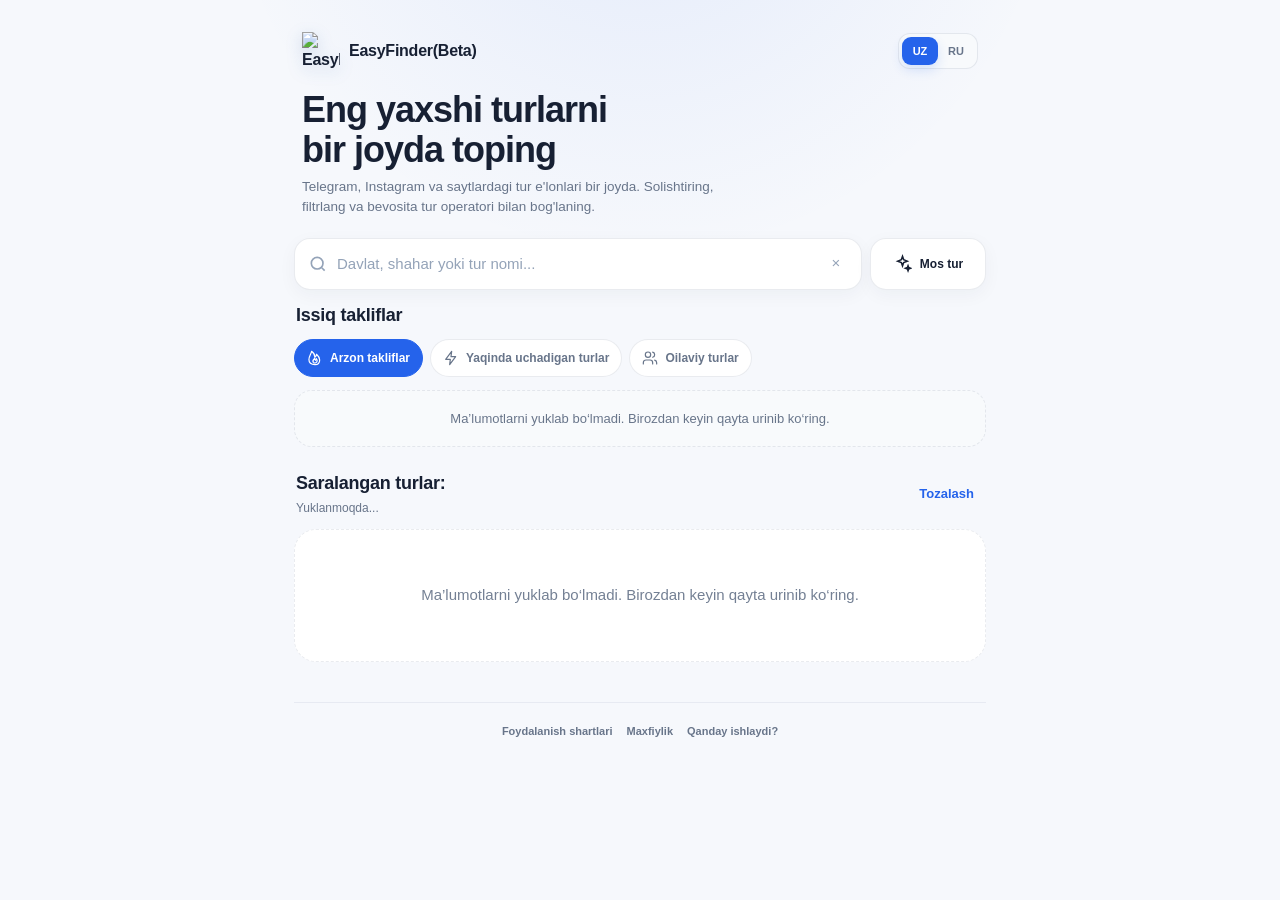
==== frontend/index.html @ 8ba04a5c "Bot username'ini tokendan olish — qotirib yozmaslik Bot almashtirilganda kodda sakkiz joyda @izyfind" ====
<!DOCTYPE html>
<html lang="uz">
<head>
<meta charset="utf-8">
<meta name="viewport" content="width=device-width, initial-scale=1, viewport-fit=cover">
<meta name="theme-color" content="#0b1324">
<title>EasyFinder(Beta) — eng yaxshi turlar</title>
<script src="https://telegram.org/js/telegram-web-app.js"></script>
<script>
(function () {
  const telegram = window.Telegram && window.Telegram.WebApp;
  const preview = new URLSearchParams(location.search).get("theme");
  const systemDark = window.matchMedia && window.matchMedia("(prefers-color-scheme: dark)").matches;
  document.documentElement.dataset.theme =
    preview === "light" || preview === "dark" ? preview :
    (telegram && telegram.colorScheme) || (systemDark ? "dark" : "light");
})();
</script>
<style>
  :root {
    --bg: var(--tg-theme-bg-color, #f4f7fb);
    --surface: var(--tg-theme-secondary-bg-color, #ffffff);
    --surface-strong: #ffffff;
    --text: var(--tg-theme-text-color, #101828);
    --muted: var(--tg-theme-hint-color, #667085);
    --primary: var(--tg-theme-button-color, #4f46e5);
    --primary-text: var(--tg-theme-button-text-color, #ffffff);
    --line: rgba(148, 163, 184, .22);
    --success: #12b76a;
    --warning: #f79009;
    --radius-sm: 12px;
    --radius-md: 18px;
    --radius-lg: 24px;
    --shadow: 0 12px 32px rgba(15, 23, 42, .08);
  }
  /* Inter o'zimizda joylashtirilgan — tashqi CDN'ga bog'liqlik yo'q.
     Subsetlar unicode-range bilan ajratilgan: kirill faqat rus tilida yuklanadi. */
  @font-face {
    font-family: Inter; font-style: normal; font-weight: 100 900; font-display: swap;
    src: url(/assets/fonts/inter-latin.woff2) format("woff2");
    unicode-range: U+0000-00FF, U+0131, U+0152-0153, U+02BB-02BC, U+02C6, U+02DA, U+02DC,
      U+0304, U+0308, U+0329, U+2000-206F, U+20AC, U+2122, U+2191, U+2193, U+2212, U+2215, U+FEFF, U+FFFD;
  }
  @font-face {
    font-family: Inter; font-style: normal; font-weight: 100 900; font-display: swap;
    src: url(/assets/fonts/inter-latin-ext.woff2) format("woff2");
    unicode-range: U+0100-02BA, U+02BD-02C5, U+02C7-02CC, U+02CE-02D7, U+02DD-02FF, U+0304,
      U+0308, U+0329, U+1D00-1DBF, U+1E00-1E9F, U+1EF2-1EFF, U+2020, U+20A0-20AB, U+20AD-20C0,
      U+2113, U+2C60-2C7F, U+A720-A7FF;
  }
  @font-face {
    font-family: Inter; font-style: normal; font-weight: 100 900; font-display: swap;
    src: url(/assets/fonts/inter-cyrillic.woff2) format("woff2");
    unicode-range: U+0301, U+0400-045F, U+0490-0491, U+04B0-04B1, U+2116;
  }
  * { box-sizing: border-box; }
  html { background: var(--bg); }
  body {
    margin: 0;
    min-height: 100vh;
    font: 15px/1.5 Inter, -apple-system, BlinkMacSystemFont, "Segoe UI", sans-serif;
    color: var(--text);
    background:
      radial-gradient(circle at 12% -8%, rgba(79, 70, 229, .16), transparent 34%),
      var(--bg);
  }
  button, input { font: inherit; }
  button { color: inherit; }
  .app { width: min(100%, 720px); margin: 0 auto; padding: 0 14px calc(34px + env(safe-area-inset-bottom)); }
  .hero {
    margin: 0 -14px 18px;
    padding: calc(18px + env(safe-area-inset-top)) 20px 28px;
    color: #fff;
    background: linear-gradient(135deg, #111c3c 0%, #312e81 58%, #4f46e5 100%);
    border-radius: 0 0 30px 30px;
    box-shadow: 0 16px 40px rgba(49, 46, 129, .24);
  }
  .eyebrow { display: flex; align-items: center; gap: 8px; font-size: 12px; opacity: .8; }
  .live-dot { width: 7px; height: 7px; border-radius: 50%; background: #5ee9a5; box-shadow: 0 0 0 5px rgba(94,233,165,.13); }
  h1 { margin: 10px 0 6px; font-size: clamp(25px, 7vw, 34px); line-height: 1.15; letter-spacing: -.7px; }
  .hero p { margin: 0; max-width: 440px; color: rgba(255,255,255,.72); font-size: 14px; }
  .discovery-row { height:52px; display:grid; grid-template-columns:minmax(0,1fr) 116px; align-items:stretch; gap:8px; margin-top:20px; }
  .search-wrap { position:relative; min-width:0; height:52px; }
  .match-tool { width:116px; min-width:0; height:52px; min-height:0; padding:0 10px; display:inline-flex; align-items:center; justify-content:center; gap:8px; border:1px solid rgba(255,255,255,.2); border-radius:16px; color:#fff; background:rgba(255,255,255,.13); box-shadow:0 8px 24px rgba(15,23,42,.13); backdrop-filter:blur(10px); font:inherit; font-size:12px; font-weight:850; white-space:nowrap; cursor:pointer; }
  .match-tool svg { width:19px; height:19px; flex:0 0 auto; }
  .match-tool { color:var(--ui-text); background:var(--ui-surface); border-color:var(--ui-border); box-shadow:0 5px 18px rgba(30,41,59,.045); }
  .match-tool.active { color:var(--ui-accent); background:var(--ui-surface); border-color:var(--ui-accent-border); box-shadow:0 0 0 3px color-mix(in srgb,var(--ui-accent) 8%,transparent); }
  .search-icon {
    position: absolute; left: 14px; top: 50%; width: 20px; height: 20px;
    transform: translateY(-50%); color: #64748b; pointer-events: none;
  }
  .search-input {
    width:100%; height:52px; min-height:0; padding:0 44px 0 42px;
    border: 1px solid rgba(255,255,255,.14); border-radius: 16px; outline: none;
    color: #101828; background: rgba(255,255,255,.96);
    box-shadow: 0 8px 24px rgba(15,23,42,.16); transition: box-shadow .2s, transform .2s;
  }
  .search-input:focus { box-shadow: 0 0 0 4px rgba(129,140,248,.3), 0 8px 24px rgba(15,23,42,.18); }
  .clear-search {
    position: absolute; right: 7px; top: 7px; width: 38px; height: 38px;
    border: 0; border-radius: 12px; background: transparent; color: #64748b; cursor: pointer;
  }
  .filter-row {
    display: flex; gap: 8px; overflow-x: auto; scrollbar-width: none;
    margin: 0 -14px 16px; padding: 0 14px 4px;
  }
  .filter-row::-webkit-scrollbar { display: none; }
  .filter-pill {
    flex: 0 0 auto; min-height: 44px; padding: 0 14px;
    display: inline-flex; align-items: center; gap: 7px;
    border: 1px solid var(--line); border-radius: 999px;
    background: var(--surface); box-shadow: 0 5px 16px rgba(15,23,42,.05); cursor: pointer;
  }
  .filter-pill.active { color: #fff; border-color: transparent; background: var(--primary); }
  .filter-pill svg { width: 15px; height: 15px; }
  .sticky-discovery { position:static; margin:0; padding:0; }
  .sticky-discovery .discovery-row { margin-top:0; margin-bottom:12px; }
  .sticky-discovery .filter-row { margin-bottom:16px; }
  .scroll-top { position:fixed; right:max(16px,calc((100vw - 720px)/2 + 16px)); bottom:calc(18px + env(safe-area-inset-bottom)); z-index:32; width:48px; height:48px; display:grid; place-items:center; border:1px solid var(--ui-accent-border); border-radius:16px; color:var(--ui-accent-text); background:var(--ui-accent); box-shadow:0 12px 30px rgba(15,23,42,.22); opacity:0; visibility:hidden; transform:translateY(12px); transition:opacity .2s,transform .2s,visibility .2s; cursor:pointer; }
  .scroll-top.show { opacity:1; visibility:visible; transform:translateY(0); }
  body:has(.sheet-backdrop.open) .scroll-top { opacity:0; visibility:hidden; pointer-events:none; transform:translateY(12px); }
  .scroll-top svg { width:22px; height:22px; fill:none; stroke:currentColor; stroke-width:2.3; }
  .legal-footer { display:flex; flex-wrap:wrap; justify-content:center; gap:7px 14px; margin:30px 0 10px; padding:20px 8px calc(8px + env(safe-area-inset-bottom)); border-top:1px solid var(--ui-divider); }
  .legal-footer a { color:var(--ui-text-soft); text-decoration:none; font-size:11px; font-weight:700; }
  .legal-footer a:hover { color:var(--ui-accent); }  .hot-section { margin:0 0 18px; }
  .hot-head { display:flex; align-items:center; justify-content:space-between; gap:12px; margin:0 2px 10px; }
  .hot-head h2 { margin:0; color:var(--ui-text); font-size:18px; letter-spacing:-.25px; }
  .hot-tabs { display:flex; gap:7px; margin:0 -14px 10px; padding:0 14px 3px; overflow-x:auto; scrollbar-width:none; }
  .hot-tabs::-webkit-scrollbar, .hot-track::-webkit-scrollbar { display:none; }
  .hot-tab { flex:0 0 auto; min-height:38px; display:inline-flex; align-items:center; gap:7px; padding:0 12px; border:1px solid var(--ui-border); border-radius:999px; color:var(--ui-text-soft); background:var(--ui-surface); font:inherit; font-size:12px; font-weight:800; cursor:pointer; }
  .hot-tab.active { color:var(--ui-accent-text); border-color:var(--ui-accent); background:var(--ui-accent); }
  .hot-tab-icon { width:16px; height:16px; flex:0 0 16px; }
  .hot-track { display:flex; gap:10px; margin:0 -14px; padding:0 14px 5px; overflow-x:auto; scroll-snap-type:x mandatory; scrollbar-width:none; }
  .hot-card { position:relative; flex:0 0 min(76vw,270px); height:128px; overflow:hidden; scroll-snap-align:start; border:1px solid var(--ui-border); border-radius:19px; color:#fff; background:linear-gradient(135deg,#1e3a5f,#2563eb); box-shadow:0 8px 22px rgba(15,23,42,.1); cursor:pointer; }
  .hot-card img { position:absolute; inset:0; width:100%; height:100%; object-fit:cover; }
  .hot-card-shade { position:absolute; inset:0; background:linear-gradient(90deg,rgba(2,6,23,.88),rgba(2,6,23,.36)); }
  .hot-card-body { position:relative; z-index:1; height:100%; padding:14px; display:flex; flex-direction:column; justify-content:flex-end; text-align:left; }
  .hot-card-route { overflow:hidden; font-size:16px; font-weight:900; text-overflow:ellipsis; white-space:nowrap; }
  .hot-card-meta { display:flex; align-items:center; justify-content:space-between; gap:8px; margin-top:5px; color:rgba(255,255,255,.8); font-size:11px; }
  .hot-card-price { color:#fff; font-size:15px; font-weight:900; }
  .hot-empty { padding:18px; width:100%; border:1px dashed var(--ui-border); border-radius:18px; color:var(--ui-text-soft); background:var(--ui-subtle); text-align:center; font-size:13px; }  .toolbar { display: flex; align-items: end; justify-content: space-between; gap: 14px; margin: 0 2px 12px; }
  .toolbar h2 { margin: 0; font-size: 18px; letter-spacing: -.25px; }
  .result-note { color: var(--muted); font-size: 12px; margin-top: 2px; }
  .reset {
    min-height: 40px; padding: 0 10px; border: 0; border-radius: 11px;
    color: var(--primary); background: transparent; font-weight: 650; cursor: pointer;
  }
  .tour-list { display: grid; gap: 14px; }
  .card {
    overflow: hidden; border: 1px solid var(--line); border-radius: var(--radius-lg);
    background: var(--surface); box-shadow: var(--shadow);
    animation: rise .35s ease both;
  }
  @keyframes rise { from { opacity: 0; transform: translateY(8px); } }
  .photo-wrap { position: relative; aspect-ratio: 16/9; background: linear-gradient(135deg,#dbeafe,#e0e7ff); }
  .tour-photo { width: 100%; height: 100%; display: block; object-fit: cover; }
  .photo-shade { position: absolute; inset: auto 0 0; height: 45%; background: linear-gradient(transparent,rgba(2,6,23,.48)); }
  .days-badge {
    position: absolute; top: 12px; left: 12px; padding: 7px 10px;
    color: #fff; background: rgba(15,23,42,.72); backdrop-filter: blur(8px);
    border: 1px solid rgba(255,255,255,.16); border-radius: 999px; font-size: 12px; font-weight: 700;
  }
  .source-badge {
    position: absolute; right: 12px; bottom: 12px; padding: 5px 9px 5px 5px;
    display: inline-flex; align-items: center; gap: 6px;
    color: #fff; background: rgba(15,23,42,.76); backdrop-filter: blur(8px);
    border: 1px solid rgba(255,255,255,.16); border-radius: 10px; font-size: 11px; font-weight: 700;
  }
  .card-body { padding: 17px; }
  .destination { min-width:0; }
  .destination-country { margin-bottom:2px; color:var(--ui-text-soft); font-size:11px; font-weight:650; }
  .destination-city { overflow:hidden; color:var(--ui-text); font-size:18px; font-weight:800; line-height:1.25; text-overflow:ellipsis; white-space:nowrap; }
  .more-content { padding:2px 0 14px; }
  .more-close-label { display:none; }
  details[open] .more-open-label { display:none; }
  details[open] .more-close-label { display:inline; }
  /* Postlarning yarmida rasm yo'q (manbada ham yo'q, yuklab bo'lmaydi).
     Bir xil logotipli 30 ta karta takrorlanib ko'rinardi, shuning uchun
     o'rin bosar davlat bo'yicha tuziladi: bayroq, nom va davlat nomidan
     hisoblangan rang. Shunda har karta o'ziga xos va ataylab shunday
     qilingandek ko'rinadi. Rasm yuklanmaydi — na trafik, na kutish. */
  .photo-placeholder { width:100%; height:100%; display:grid; place-items:center; gap:6px; align-content:center;
    background:linear-gradient(135deg, hsl(var(--ph-hue) 62% 62%), hsl(calc(var(--ph-hue) + 38) 58% 46%)); }
  .photo-placeholder .ph-flag { font-size:clamp(34px,11vw,54px); line-height:1; filter:drop-shadow(0 6px 14px rgba(0,0,0,.28)); }
  .photo-placeholder .ph-name { max-width:86%; overflow:hidden; text-overflow:ellipsis; white-space:nowrap;
    color:#fff; font-size:13px; font-weight:800; letter-spacing:.2px; text-shadow:0 2px 8px rgba(0,0,0,.35); }
  .photo-placeholder img { width:min(46%,150px); height:min(46%,150px); object-fit:contain; filter:drop-shadow(0 8px 16px rgba(15,76,153,.18)); }
  .more-content .tags { margin:2px 0 12px; }  .card-top { display: flex; align-items: flex-start; justify-content: space-between; gap: 12px; }
  .card h3 { margin: 0; font-size: 19px; line-height: 1.28; letter-spacing: -.3px; }
  .location { display: flex; align-items: center; gap: 5px; margin-top: 5px; color: var(--muted); font-size: 13px; }
  .price { flex: 0 0 auto; color: var(--primary); font-size: 19px; font-weight: 800; white-space: nowrap; }
  .facts {
    display: grid; grid-template-columns: repeat(3,1fr); gap: 8px;
    margin: 15px 0; padding: 12px; border-radius: 15px; background: rgba(148,163,184,.09);
  }
  .fact { min-width: 0; }
  .fact-label { color: var(--muted); font-size: 10px; text-transform: uppercase; letter-spacing: .5px; }
  .fact-value { margin-top: 2px; overflow: hidden; font-size: 13px; font-weight: 700; text-overflow: ellipsis; white-space: nowrap; }
  .summary { white-space: pre-line; margin: 0; color: var(--muted); font-size: 13.5px; line-height: 1.55; }
  .summary.is-collapsed { display: -webkit-box; overflow: hidden; -webkit-box-orient: vertical; -webkit-line-clamp: 2; line-clamp: 2; white-space: normal; }
  .summary-wrap { margin-bottom: 12px; }
  .summary-toggle { margin-top: 5px; padding: 0; border: 0; color: var(--primary); background: transparent; font: inherit; font-size: 12.5px; font-weight: 750; cursor: pointer; }
  .summary-toggle:focus-visible { outline: 2px solid var(--primary); outline-offset: 3px; border-radius: 4px; }
  .tags { display: flex; flex-wrap: wrap; gap: 6px; margin-bottom: 13px; }
  .tag { padding: 5px 8px; border-radius: 8px; color: #475467; background: #f2f4f7; font-size: 11px; }
  details { border-top: 1px solid var(--line); }
  summary {
    min-height: 46px; display: flex; align-items: center; justify-content: space-between;
    color: var(--text); font-size: 13px; font-weight: 700; cursor: pointer; list-style: none;
  }
  summary::-webkit-details-marker { display:none; }
  summary::after { content: "＋"; color: var(--primary); font-size: 18px; }
  details[open] summary::after { content: "−"; }
  .detail-grid { display: grid; grid-template-columns: 1fr 1fr; gap: 9px 14px; padding: 0 0 14px; }
  .detail-item span { display: block; color: var(--muted); font-size: 11px; }
  .detail-item strong { display: block; margin-top: 1px; font-size: 13px; }
  .original {
    max-height: 170px; overflow: auto; margin: 0 0 14px; padding: 11px;
    border-radius: 12px; color: var(--muted); background: rgba(148,163,184,.08);
    white-space: pre-wrap; font-size: 12px;
  }
  .card-footer { display: flex; align-items: center; justify-content: space-between; gap: 10px; margin-top: 12px; }
  .added { color: var(--muted); font-size: 11px; }
  .open {
    min-height: 44px; padding: 0 16px; display: inline-flex; align-items: center; justify-content: center;
    border-radius: 13px; color: var(--primary-text); background: var(--primary);
    text-decoration: none; font-size: 13px; font-weight: 750;
  }
  .empty, .error {
    padding: 54px 24px; text-align: center; color: var(--muted);
    border: 1px dashed var(--line); border-radius: var(--radius-lg); background: var(--surface);
  }
  .empty-icon { font-size: 34px; margin-bottom: 8px; }
  .skeleton { height: 380px; border-radius: var(--radius-lg); background: linear-gradient(90deg,#e9edf3 25%,#f7f8fa 37%,#e9edf3 63%); background-size: 400% 100%; animation: shimmer 1.4s infinite; }
  @keyframes shimmer { to { background-position: -100% 0; } }
  .sheet-backdrop {
    position: fixed; inset: 0; z-index: 20; display: none; align-items: flex-end;
    background: rgba(2,6,23,.48); backdrop-filter: blur(3px);
  }
  .sheet-backdrop.open { display: flex; }
  .sheet {
    width: min(100%,720px); max-height: 76vh; margin: 0 auto; padding: 10px 16px calc(22px + env(safe-area-inset-bottom));
    overflow: auto; border-radius: 26px 26px 0 0; color: var(--text); background: var(--surface-strong);
    animation: sheetUp .22s ease;
  }
  @keyframes sheetUp { from { transform: translateY(30px); opacity: .5; } }
  .handle { width: 42px; height: 4px; margin: 2px auto 17px; border-radius: 4px; background: #d0d5dd; }
  .sheet-head { display: flex; align-items: center; justify-content: space-between; }
  .sheet h3 { margin: 0; font-size: 20px; }
  .sheet-close { width: 44px; height: 44px; border: 0; border-radius: 50%; background: #f2f4f7; cursor: pointer; }
  .option-grid { display: flex; flex-wrap: wrap; gap: 9px; margin-top: 18px; }
  .option {
    min-height: 44px; padding: 0 14px; border: 1px solid var(--line); border-radius: 13px;
    background: var(--surface); cursor: pointer;
  }
  .option.selected { color: #fff; border-color: var(--primary); background: var(--primary); }
  @media (prefers-color-scheme: dark) {
    :root { --surface-strong: #172033; --line: rgba(148,163,184,.18); }
    .tag { color: #cbd5e1; background: rgba(148,163,184,.14); }
    .sheet-close { color: #e2e8f0; background: rgba(148,163,184,.15); }
    .skeleton { background: linear-gradient(90deg,#1e293b 25%,#334155 37%,#1e293b 63%); background-size:400% 100%; }
  }
  /* Light modern visual system */
  :root {
    --bg: var(--tg-theme-bg-color, #f6f8fc);
    --surface: var(--tg-theme-secondary-bg-color, #ffffff);
    --surface-strong: #ffffff;
    --text: var(--tg-theme-text-color, #172033);
    --muted: var(--tg-theme-hint-color, #748094);
    --primary: var(--tg-theme-button-color, #2563eb);
    --primary-text: var(--tg-theme-button-text-color, #ffffff);
    --line: rgba(100, 116, 139, .14);
    --soft-blue: #eff6ff;
    --radius-md: 16px;
    --radius-lg: 22px;
    --shadow: 0 7px 24px rgba(30, 64, 175, .055);
  }
  html, body { background-color: var(--bg); }
  body {
    background: radial-gradient(circle at 50% -18%, rgba(59,130,246,.09), transparent 34%), var(--bg);
  }
  .app { padding: 12px 14px calc(34px + env(safe-area-inset-bottom)); }
  .hero {
    margin: 0 0 16px; padding: calc(10px + env(safe-area-inset-top)) 4px 4px;
    color: var(--text); background: transparent; border-radius: 0; box-shadow: none;
  }
  .brand-row {
    min-height: 42px; display: flex; align-items: center; justify-content: space-between;
    gap: 12px; margin-bottom: 18px;
  }
  .brand { display: inline-flex; align-items: center; gap: 9px; font-size: 16px; font-weight: 800; letter-spacing: -.25px; }
  .brand-mark {
    width: 38px; height: 38px; display: block; object-fit: contain;
    filter: drop-shadow(0 5px 8px rgba(15, 76, 153, .18));
  }
  .fresh-badge {
    padding: 6px 9px; border: 1px solid #dbeafe; border-radius: 999px;
    color: #2563eb; background: #eff6ff; font-size: 11px; font-weight: 700;
  }
  h1 { max-width: 340px; margin: 0 0 8px; font-size: clamp(27px,7vw,36px); line-height: 1.1; color: var(--text); letter-spacing: -1px; }
  .hero p { max-width: 430px; color: var(--muted); font-size: 13.5px; }
  .search-wrap { margin-top:0; }
  .search-input {
    height:52px; min-height:52px; border:1px solid var(--line); border-radius:16px;
    color: var(--text); background: var(--surface); box-shadow: 0 5px 18px rgba(30,41,59,.045);
  }
  .search-input:focus { border-color: rgba(37,99,235,.42); box-shadow: 0 0 0 4px rgba(37,99,235,.09); }
  .filter-row { margin: 0 -14px 15px; padding: 2px 14px 5px; }
  .filter-pill {
    min-height: 42px; padding: 0 13px; border-color: var(--line);
    background: var(--surface); box-shadow: none; font-size: 13px; font-weight: 650;
  }
  .filter-pill.active { color: #1d4ed8; border-color: #bfdbfe; background: #eff6ff; }
  .toolbar { align-items: center; margin: 4px 2px 12px; }
  .toolbar h2 { font-size: 18px; }
  .reset { color: #2563eb; font-size: 13px; }
  .tour-list { gap: 12px; }
  .card { padding: 9px; border-color: var(--line); border-radius: var(--radius-lg); box-shadow: var(--shadow); }
  .photo-wrap { overflow: hidden; aspect-ratio: 16/9; border-radius: 17px; }
  .photo-shade { height: 32%; opacity: .65; }
  .days-badge {
    top: 10px; left: 10px; padding: 6px 9px;
    background: rgba(15,23,42,.62); border: 0; font-size: 11px;
  }
  .source-badge { right: 10px; bottom: 10px; padding: 5px 8px; background: rgba(37,99,235,.86); }
  .card-body { padding: 14px 7px 5px; }
  .card h3 { font-size: 18px; color: var(--text); }
  .location { margin-top: 4px; font-size: 12.5px; }
  .price { color: #1d4ed8; font-size: 18px; }
  .facts {
    gap: 5px; margin: 14px 0; padding: 11px;
    border: 1px solid rgba(148,163,184,.09); border-radius: 14px; background: #f8fafc;
  }
  .fact-label { font-size: 9px; color: #94a3b8; }
  .fact-value { font-size: 12.5px; }
  .summary { white-space: pre-line; color: #64748b; line-height: 1.55; }
  .tag { color: #526175; background: #f1f5f9; border-radius: 7px; }
  details { border-color: rgba(148,163,184,.16); }
  summary { color: #334155; }
  .original { background: #f8fafc; }
  .added { color: #94a3b8; }
  .open {
    min-height: 42px; border-radius: 12px; background: #2563eb;
    box-shadow: 0 5px 12px rgba(37,99,235,.16);
  }
  .sheet { border: 1px solid var(--line); box-shadow: 0 -18px 50px rgba(15,23,42,.12); }
  .option.selected { color: #1d4ed8; border-color: #bfdbfe; background: #eff6ff; }
  @media (min-width: 600px) {
    .app { padding-top: 20px; }
    .hero { padding-left: 8px; padding-right: 8px; }
  }
  @media (prefers-color-scheme: dark) {
    :root {
      --bg: var(--tg-theme-bg-color, #0b1120);
      --surface: var(--tg-theme-secondary-bg-color, #111827);
      --surface-strong: #111827;
      --text: var(--tg-theme-text-color, #f1f5f9);
      --muted: var(--tg-theme-hint-color, #94a3b8);
      --line: rgba(148,163,184,.16);
    }
    body { background: #0b1120; }
    .fresh-badge, .filter-pill.active, .option.selected {
      color: #93c5fd; border-color: rgba(96,165,250,.24); background: rgba(37,99,235,.14);
    }
    .facts, .original { background: rgba(148,163,184,.07); }
    .tag { color: #cbd5e1; background: rgba(148,163,184,.1); }
  }
  /* Adaptive Telegram theme layer */
  :root,
  :root[data-theme="light"] {
    color-scheme: light;
    --ui-page: var(--tg-theme-bg-color, #f6f8fc);
    --ui-surface: var(--tg-theme-secondary-bg-color, #ffffff);
    --ui-surface-raised: #ffffff;
    --ui-subtle: #f8fafc;
    --ui-subtle-strong: #f1f5f9;
    --ui-text: var(--tg-theme-text-color, #172033);
    --ui-text-soft: var(--tg-theme-hint-color, #68758a);
    --ui-text-faint: #94a3b8;
    --ui-accent: var(--tg-theme-button-color, #2563eb);
    --ui-accent-text: var(--tg-theme-button-text-color, #ffffff);
    --ui-accent-soft: #eff6ff;
    --ui-accent-border: #bfdbfe;
    --ui-border: rgba(100,116,139,.14);
    --ui-divider: rgba(148,163,184,.16);
    --ui-overlay: rgba(15,23,42,.38);
    --ui-photo-badge: rgba(15,23,42,.64);
    --ui-shadow: 0 7px 24px rgba(30,64,175,.055);
    --ui-shadow-button: 0 5px 12px rgba(37,99,235,.16);
    --ui-skeleton-a: #e8edf4;
    --ui-skeleton-b: #f8fafc;
  }
  :root[data-theme="dark"] {
    color-scheme: dark;
    --ui-page: var(--tg-theme-bg-color, #0b1120);
    --ui-surface: var(--tg-theme-secondary-bg-color, #111827);
    --ui-surface-raised: #151e2e;
    --ui-subtle: #182235;
    --ui-subtle-strong: #202c40;
    --ui-text: var(--tg-theme-text-color, #f1f5f9);
    --ui-text-soft: var(--tg-theme-hint-color, #a3aec0);
    --ui-text-faint: #7f8ca1;
    --ui-accent: var(--tg-theme-button-color, #3b82f6);
    --ui-accent-text: var(--tg-theme-button-text-color, #ffffff);
    --ui-accent-soft: rgba(59,130,246,.14);
    --ui-accent-border: rgba(96,165,250,.26);
    --ui-border: rgba(148,163,184,.16);
    --ui-divider: rgba(148,163,184,.15);
    --ui-overlay: rgba(2,6,23,.68);
    --ui-photo-badge: rgba(2,6,23,.72);
    --ui-shadow: 0 9px 28px rgba(0,0,0,.18);
    --ui-shadow-button: 0 5px 14px rgba(0,0,0,.18);
    --ui-skeleton-a: #172033;
    --ui-skeleton-b: #233047;
  }
  html, body { background: var(--ui-page); color: var(--ui-text); }
  body {
    background:
      radial-gradient(circle at 50% -18%, color-mix(in srgb, var(--ui-accent) 9%, transparent), transparent 34%),
      var(--ui-page);
  }
  .hero, h1, .brand, .toolbar h2, .card h3, summary { color: var(--ui-text); }
  .hero p, .location, .summary, .result-note, .added, .detail-item span, .original { color: var(--ui-text-soft); }
  .search-input, .filter-pill, .card, .option { color: var(--ui-text); background: var(--ui-surface); border-color: var(--ui-border); }
  .search-input::placeholder { color: var(--ui-text-faint); }
  .search-icon, .clear-search { color: var(--ui-text-faint); }
  .search-input:focus {
    border-color: var(--ui-accent-border);
    box-shadow: 0 0 0 4px color-mix(in srgb, var(--ui-accent) 10%, transparent);
  }
  .fresh-badge, .filter-pill.active, .option.selected {
    color: var(--ui-accent); background: var(--ui-accent-soft); border-color: var(--ui-accent-border);
  }
  .open { color: var(--ui-accent-text); background: var(--ui-accent); }
  .reset, .price, summary::after { color: var(--ui-accent); }
  .card { box-shadow: var(--ui-shadow); }
  .facts, .original, .sheet-close { background: var(--ui-subtle); }
  .facts { border-color: var(--ui-divider); }
  .fact-label { color: var(--ui-text-faint); }
  .tag { color: var(--ui-text-soft); background: var(--ui-subtle-strong); }
  details { border-color: var(--ui-divider); }
  .open { box-shadow: var(--ui-shadow-button); }
  .sheet { color: var(--ui-text); background: var(--ui-surface-raised); border-color: var(--ui-border); }
  .sheet-backdrop { background: var(--ui-overlay); }
  .sheet-close { color: var(--ui-text); }
  .handle { background: var(--ui-divider); }
  .days-badge { background: var(--ui-photo-badge); }
  .skeleton {
    background: linear-gradient(90deg,var(--ui-skeleton-a) 25%,var(--ui-skeleton-b) 37%,var(--ui-skeleton-a) 63%);
    background-size: 400% 100%;
  }

  .engagement { display:flex; align-items:center; gap:6px; margin-top:12px; padding-top:11px; border-top:1px solid var(--ui-divider); }
  .engage-btn { min-width:44px; height:38px; display:inline-flex; align-items:center; justify-content:center; gap:6px; padding:0 10px; border:0; border-radius:12px; color:var(--ui-text-soft); background:transparent; font:inherit; font-size:13px; font-weight:700; cursor:pointer; transition:background .18s ease,color .18s ease,transform .18s ease; }
  .engage-btn:hover { background:var(--ui-subtle); color:var(--ui-text); }
  .engage-btn:active { transform:scale(.95); }
  .engage-btn.liked { color:#ef476f; background:rgba(239,71,111,.10); }
  .engage-btn svg { width:19px; height:19px; fill:none; stroke:currentColor; stroke-width:1.9; stroke-linecap:round; stroke-linejoin:round; }
  .engage-btn.liked .heart { fill:currentColor; }
  .engage-spacer { flex:1; }
  .comment-sheet { max-height:min(78vh,680px); display:flex; flex-direction:column; }
  .comment-tabs { display:grid; grid-template-columns:1fr 1fr; gap:6px; margin-top:12px; padding:4px; border-radius:14px; background:var(--ui-subtle); }
  .comment-tab { height:38px; border:0; border-radius:11px; color:var(--ui-text-soft); background:transparent; font:inherit; font-size:13px; font-weight:800; cursor:pointer; }
  .comment-tab.active { color:var(--ui-accent-text); background:var(--ui-accent); box-shadow:var(--ui-shadow-button); }
  .comment-list { min-height:120px; max-height:45vh; overflow:auto; display:flex; flex-direction:column; gap:10px; padding:12px 2px; }
  .comment-item { display:grid; grid-template-columns:38px minmax(0,1fr); gap:10px; padding:11px 13px; border-radius:14px; background:var(--ui-subtle); }
  .comment-avatar { width:38px; height:38px; display:grid; place-items:center; overflow:hidden; border-radius:50%; color:var(--ui-accent-text); background:var(--ui-accent); font-size:14px; font-weight:800; text-decoration:none; }
  .comment-avatar img { width:100%; height:100%; object-fit:cover; }
  .comment-body { min-width:0; }
  .comment-author { min-width:0; color:var(--ui-text); text-decoration:none; }
  .comment-author:hover { color:var(--ui-accent); }
  .comment-username { display:block; overflow:hidden; color:var(--ui-text-soft); font-size:11px; font-weight:500; text-overflow:ellipsis; white-space:nowrap; }
  .comment-meta { display:flex; justify-content:space-between; gap:10px; margin-bottom:4px; color:var(--ui-text-soft); font-size:11px; }
  .comment-meta strong { color:var(--ui-text); font-size:12px; }
  .comment-text { margin:0; color:var(--ui-text); font-size:14px; line-height:1.45; white-space:pre-wrap; overflow-wrap:anywhere; }
  .feedback-quote { width:100%; display:block; margin:0 0 7px; padding:7px 9px; overflow:hidden; border-top:0; border-right:0; border-bottom:0; text-align:left; cursor:pointer; border-left:3px solid var(--ui-accent); border-radius:0 9px 9px 0; color:var(--ui-text-soft); background:var(--ui-page); font-size:11px; line-height:1.35; }
  .feedback-quote strong { display:block; margin-bottom:2px; color:var(--ui-accent); }
  .feedback-quote span { display:block; overflow:hidden; text-overflow:ellipsis; white-space:nowrap; }
  .feedback-reply { min-height:30px; margin-top:7px; padding:0 9px; border:0; border-radius:9px; color:var(--ui-accent); background:transparent; font:inherit; font-size:11px; font-weight:800; cursor:pointer; }
  .feedback-reply:active { background:var(--ui-accent-soft); }
  .comment-item.feedback-target { animation:feedbackTarget 1.35s ease; }
  @keyframes feedbackTarget { 0%,100% { box-shadow:none; } 20%,65% { box-shadow:0 0 0 3px color-mix(in srgb,var(--ui-accent) 28%,transparent); } }
  .reply-composer { display:flex; align-items:center; gap:10px; margin-top:8px; padding:9px 11px; border-left:3px solid var(--ui-accent); border-radius:10px; color:var(--ui-text-soft); background:var(--ui-subtle); font-size:11px; }
  .reply-composer[hidden] { display:none; }
  .reply-composer-copy { min-width:0; flex:1; }
  .reply-composer-copy strong, .reply-composer-copy span { display:block; overflow:hidden; text-overflow:ellipsis; white-space:nowrap; }
  .reply-composer-copy strong { margin-bottom:2px; color:var(--ui-accent); }
  .reply-cancel { width:30px; height:30px; flex:0 0 auto; border:0; border-radius:9px; color:var(--ui-text-soft); background:var(--ui-page); font:inherit; cursor:pointer; }
  .comment-empty { padding:28px 12px; text-align:center; color:var(--ui-text-soft); }
  .comment-form { display:flex; gap:8px; padding-top:12px; border-top:1px solid var(--ui-divider); }
  .comment-input { flex:1; min-width:0; height:46px; padding:0 14px; border:1px solid var(--ui-border); border-radius:14px; color:var(--ui-text); background:var(--ui-page); font:inherit; outline:none; }
  .comment-input:focus { border-color:var(--ui-accent); box-shadow:0 0 0 3px rgba(39,174,96,.12); }
  .comment-send { min-width:46px; height:46px; padding:0 14px; border:0; border-radius:14px; color:white; background:var(--ui-accent); font:inherit; font-weight:800; cursor:pointer; }
  .comment-send:disabled { opacity:.55; cursor:wait; }
  .brand-actions { display:flex; align-items:center; gap:8px; }
  .lang-switch { display:flex; padding:3px; border:1px solid var(--ui-border); border-radius:12px; background:var(--ui-subtle); }
  /* Til tugmasi bilan bir xil balandlik va shakl — bitta guruh bo'lib ko'rinsin. */
  .user-count { display:inline-flex; align-items:center; gap:4px; height:34px; padding:0 10px; border:1px solid var(--ui-border); border-radius:12px; background:var(--ui-subtle); color:var(--ui-text-soft); font-size:11px; font-weight:800; white-space:nowrap; }
  /* display:inline-flex brauzerning [hidden] qoidasini bosib ketadi — usiz
     belgi admin bo'lmaganlarga ham "0" bo'lib ko'rinib qoladi. */
  .user-count[hidden] { display:none; }
  .user-count b { color:var(--ui-text); font-weight:800; }
  .lang-btn { min-width:36px; height:28px; padding:0 8px; border:0; border-radius:9px; color:var(--ui-text-soft); background:transparent; font:inherit; font-size:11px; font-weight:800; cursor:pointer; }
  .lang-btn.active { color:var(--ui-accent-text); background:var(--ui-accent); box-shadow:var(--ui-shadow-button); }
  .range-form { display:grid; gap:14px; padding:10px 0 4px; }
  .range-grid { display:grid; grid-template-columns:1fr 1fr; column-gap:18px; row-gap:14px; }
  .range-field { display:grid; gap:6px; }
  .range-field label { color:var(--ui-text-soft); font-size:12px; font-weight:700; }
  .range-input { width:100%; height:48px; padding:0 12px; border:1px solid var(--ui-border); border-radius:14px; color:var(--ui-text); background:var(--ui-page); font:inherit; outline:none; color-scheme:light dark; }
  .range-input:focus { border-color:var(--ui-accent); box-shadow:0 0 0 3px color-mix(in srgb,var(--ui-accent) 12%,transparent); }
  .range-actions { display:grid; grid-template-columns:1fr 1.4fr; gap:9px; margin-top:4px; }
  .range-action { height:46px; border:1px solid var(--ui-border); border-radius:14px; color:var(--ui-text); background:var(--ui-subtle); font:inherit; font-weight:800; cursor:pointer; }
  .range-action.primary { color:var(--ui-accent-text); border-color:transparent; background:var(--ui-accent); }
  .load-more-sentinel { height:2px; margin:8px 0 24px; }
  .page-loader { padding:18px; text-align:center; color:var(--ui-text-soft); }  @media (max-width: 420px) {
    .range-grid { grid-template-columns:1fr; gap:14px; }
    .range-field, .range-input { min-width:0; width:100%; }
    .range-form > strong { margin-top:4px; }
  }  .onboarding-backdrop { position:fixed; inset:0; z-index:100; display:none; place-items:center; padding:20px; background:color-mix(in srgb,var(--ui-page) 72%,transparent); backdrop-filter:blur(16px); }
  .onboarding-backdrop.open { display:grid; }
  .onboarding-card { position:relative; width:min(100%,430px); padding:24px; overflow:hidden; border:1px solid var(--ui-border); border-radius:26px; background:var(--ui-card); box-shadow:0 24px 80px rgba(12,29,50,.2); }
  .onboarding-close { position:absolute; top:14px; right:14px; width:36px; height:36px; display:grid; place-items:center; border:1px solid var(--ui-border); border-radius:12px; color:var(--ui-text-soft); background:var(--ui-subtle); font-size:19px; cursor:pointer; }
  .onboarding-kicker { color:var(--ui-accent); font-size:12px; font-weight:900; letter-spacing:.08em; text-transform:uppercase; }
  .onboarding-card h2 { margin:8px 0 6px; color:var(--ui-text); font-size:25px; line-height:1.15; }
  .onboarding-card p { margin:0; color:var(--ui-text-soft); line-height:1.5; }
  .onboarding-progress { height:6px; margin:20px 0 24px; overflow:hidden; border-radius:99px; background:var(--ui-subtle); }
  .onboarding-progress span { display:block; width:33.333%; height:100%; border-radius:inherit; background:linear-gradient(90deg,var(--ui-accent),#38bdf8); transition:width .28s ease; }
  .onboarding-step { display:none; min-height:176px; overflow:hidden; }
  .onboarding-step.active { display:block; animation:onboardingIn .25s ease; }
  @keyframes onboardingIn { from { opacity:0; transform:translateX(8px); } }
  .onboarding-label { display:block; margin-bottom:10px; color:var(--ui-text); font-size:17px; font-weight:850; }
  .onboarding-input-wrap { display:flex; align-items:center; gap:10px; height:56px; padding:0 16px; border:1px solid var(--ui-border); border-radius:17px; background:var(--ui-page); }
  .onboarding-input-wrap:focus-within { border-color:var(--ui-accent); box-shadow:0 0 0 4px color-mix(in srgb,var(--ui-accent) 12%,transparent); }
  .onboarding-input-wrap span { color:var(--ui-text-soft); font-weight:800; }
  .onboarding-input { min-width:0; width:100%; border:0; outline:0; color:var(--ui-text); background:transparent; font:inherit; font-size:16px; color-scheme:light dark; }
  .destination-chips { display:flex; gap:8px; margin-top:12px; padding-bottom:3px; overflow:auto; scrollbar-width:none; }
  .destination-chip { flex:0 0 auto; padding:9px 12px; border:1px solid var(--ui-border); border-radius:999px; color:var(--ui-text); background:var(--ui-subtle); font:inherit; font-size:13px; font-weight:750; cursor:pointer; }
  .destination-chip.active { color:var(--ui-accent-text); border-color:var(--ui-accent); background:var(--ui-accent); }
  .onboarding-hint { margin-top:10px !important; font-size:13px; }
  .onboarding-actions { display:flex; gap:10px; margin-top:18px; }
  .onboarding-btn { min-width:0; height:50px; padding:0 18px; flex:1 1 0; border:0; border-radius:15px; font:inherit; font-weight:850; cursor:pointer; }
  .onboarding-btn.back { color:var(--ui-text); background:var(--ui-subtle); }
  .onboarding-btn.next { color:var(--ui-accent-text); background:var(--ui-accent); }
  .onboarding-btn:disabled { opacity:.45; cursor:not-allowed; }
  .preference-clear { width:100%; min-height:44px; margin-top:12px; border:1px solid color-mix(in srgb,#ef4444 28%,var(--ui-border)); border-radius:14px; color:#dc2626; background:color-mix(in srgb,#ef4444 7%,var(--ui-card)); font:inherit; font-size:13px; font-weight:800; cursor:pointer; }
  .preference-clear[hidden] { display:none; }  @media (max-width:420px) {


    .discovery-row { height:50px; grid-template-columns:minmax(0,1fr) 104px; gap:7px; }
    .match-tool { width:104px; min-width:0; height:50px; padding:0 8px; font-size:11px; }
    .search-input { height:50px; min-height:50px; padding-left:40px; font-size:13px; }
    .onboarding-backdrop { align-items:end; padding:10px; }
    .onboarding-card { width:100%; padding:22px 18px calc(18px + env(safe-area-inset-bottom)); border-radius:24px; }
    .onboarding-card h2 { padding-right:38px; font-size:22px; }
    .destination-chip { padding:9px 11px; }
  }
  .filter-builder-card { max-height:min(88vh,760px); overflow-y:auto; overscroll-behavior:contain; }
  .filter-builder-form { display:grid; gap:18px; margin-top:18px; }
  .builder-section { display:grid; gap:10px; }
  .builder-label { color:var(--ui-text); font-size:14px; font-weight:850; }
  .builder-options { display:flex; flex-wrap:wrap; gap:8px; }
  .builder-option { position:relative; cursor:pointer; }
  .builder-option input { position:absolute; opacity:0; pointer-events:none; }
  .builder-option span { display:inline-flex; min-height:38px; align-items:center; padding:8px 12px; border:1px solid var(--ui-border); border-radius:13px; color:var(--ui-text); background:var(--ui-surface); font-size:13px; font-weight:750; transition:.16s ease; }
  .builder-option input:checked + span { color:#fff; border-color:var(--ui-accent); background:var(--ui-accent); box-shadow:0 6px 16px color-mix(in srgb,var(--ui-accent) 28%,transparent); }
  .builder-actions { position:sticky; bottom:-1px; display:grid; grid-template-columns:1fr 1.35fr; gap:10px; padding-top:12px; padding-bottom:2px; background:linear-gradient(180deg,transparent,var(--ui-surface-raised) 24%); }
  @media(max-width:420px){ .filter-builder-card{padding:20px 16px calc(16px + env(safe-area-inset-bottom));}.builder-options{gap:7px}.builder-option span{min-height:36px;padding:7px 10px;font-size:12px} }


  /* Polished all-filters panel */
  .filter-builder-card { width:min(100%,560px); max-height:min(92dvh,780px); padding:24px 20px calc(18px + env(safe-area-inset-bottom)); border:1px solid color-mix(in srgb,var(--ui-border) 82%,transparent); border-radius:30px; scrollbar-width:none; box-shadow:0 26px 80px rgba(2,6,23,.28); }
  .filter-builder-card::-webkit-scrollbar { display:none; }
  .filter-builder-card .onboarding-kicker { display:inline-flex; width:max-content; align-items:center; gap:7px; padding:7px 10px; border-radius:999px; color:var(--ui-accent); background:color-mix(in srgb,var(--ui-accent) 11%,transparent); font-size:11px; letter-spacing:.04em; }
  .filter-builder-card h2 { margin-top:10px; margin-bottom:5px; font-size:24px; line-height:1.1; }
  .filter-builder-card #onboardingIntro { margin:0; color:var(--ui-text-soft); font-size:13px; line-height:1.45; }
  .filter-builder-form { gap:12px; margin-top:18px; }
  .builder-section { gap:11px; padding:14px; border:1px solid color-mix(in srgb,var(--ui-border) 78%,transparent); border-radius:19px; background:color-mix(in srgb,var(--ui-subtle) 64%,transparent); }
  .builder-label { display:flex; align-items:center; gap:7px; font-size:13px; letter-spacing:.01em; }
  .builder-options { gap:7px; }
  .builder-option span { min-height:36px; padding:7px 11px; border-radius:12px; background:var(--ui-surface-raised); font-size:12px; box-shadow:0 1px 0 rgba(15,23,42,.03); }
  .builder-option input:focus-visible + span { outline:3px solid color-mix(in srgb,var(--ui-accent) 28%,transparent); outline-offset:2px; }
  .filter-builder-card .range-grid { gap:10px; }
  .filter-builder-card .range-field { min-width:0; }
  .filter-builder-card .range-field label { margin-bottom:6px; color:var(--ui-text-soft); font-size:11px; font-weight:750; }
  .filter-builder-card .range-input { width:100%; min-width:0; height:44px; border-radius:13px; background:var(--ui-surface-raised); }
  .builder-actions { z-index:2; margin:0 -4px -2px; padding:16px 4px 2px; background:linear-gradient(180deg,transparent 0%,var(--ui-surface-raised) 24%,var(--ui-surface-raised) 100%); }
  .builder-actions .onboarding-btn { min-height:48px; border-radius:15px; font-weight:850; }
  @media(max-width:420px){
    .onboarding-backdrop { align-items:flex-end; padding:10px 10px 0; }
    .filter-builder-card { max-height:94dvh; padding:21px 15px calc(14px + env(safe-area-inset-bottom)); border-radius:26px 26px 0 0; }
    .filter-builder-card h2 { font-size:22px; }
    .builder-section { padding:12px; border-radius:17px; }
    .builder-option span { min-height:35px; padding:7px 10px; }
  }


  /* iOS Telegram WebView: keep native date controls inside their grid cells. */
  .filter-builder-card, .filter-builder-form, .builder-section, .filter-builder-card .range-grid, .filter-builder-card .range-field { min-width:0; max-width:100%; box-sizing:border-box; }
  .filter-builder-card .range-grid { width:100%; grid-template-columns:repeat(2,minmax(0,1fr)); overflow:hidden; }
  .filter-builder-card .range-field { width:100%; overflow:hidden; }
  .filter-builder-card .range-input,
  .filter-builder-card input[type="date"],
  .filter-builder-card input[type="number"] { display:block; inline-size:100%; width:100%; min-inline-size:0; min-width:0; max-inline-size:100%; max-width:100%; box-sizing:border-box; overflow:hidden; -webkit-appearance:none; appearance:none; }
  .filter-builder-card input[type="date"]::-webkit-date-and-time-value { min-width:0; width:100%; margin:0; text-align:left; }
  .filter-builder-card input[type="date"]::-webkit-datetime-edit { min-width:0; max-width:100%; overflow:hidden; }
  .filter-builder-card input[type="date"]::-webkit-calendar-picker-indicator { flex:0 0 auto; margin-left:2px; }
  /* Remove the temporary rectangular iOS tap flash and preserve rounded shapes. */
  button, .builder-option, .builder-option span { -webkit-tap-highlight-color:transparent; touch-action:manipulation; }
  button { -webkit-appearance:none; appearance:none; background-clip:padding-box; }
  .onboarding-btn, .match-tool, .hot-tab, .lang-btn, .builder-option span, .onboarding-close, .clear-search, .reset { overflow:hidden; transform:translateZ(0); backface-visibility:hidden; }
  .onboarding-btn:active, .onboarding-btn:focus { border-radius:15px; }
  .builder-option:active span, .builder-option input:active + span { border-radius:12px; }
  @media(max-width:360px){ .filter-builder-card .range-grid { grid-template-columns:1fr; } }


  /* Actions are standalone buttons; no rectangular sticky wrapper. */
  .filter-builder-card .builder-actions { position:static; inset:auto; z-index:auto; margin:2px 0 0; padding:4px 0 0; border:0; border-radius:0; background:transparent; box-shadow:none; backdrop-filter:none; -webkit-backdrop-filter:none; }

  /* Tour card professional v3 */
  .tour-list { gap:18px; }
  .card {
    padding:0; overflow:hidden; isolation:isolate;
    border:1px solid color-mix(in srgb,var(--ui-border) 86%,transparent);
    border-radius:22px; background:var(--ui-surface);
    box-shadow:0 12px 34px rgba(15,23,42,.075);
    transition:border-color .22s ease,box-shadow .22s ease,transform .22s ease;
  }
  .card .photo-wrap {
    aspect-ratio:16/8.7; overflow:hidden; border-radius:0;
    background:linear-gradient(135deg,var(--ui-accent-soft),var(--ui-subtle-strong));
  }
  .card .tour-photo { transition:transform .45s cubic-bezier(.2,.7,.2,1); }
  .card .photo-shade { height:55%; opacity:1; background:linear-gradient(transparent,rgba(3,10,24,.58)); }
  .card .days-badge {
    top:12px; left:12px; min-height:29px; padding:0 10px; display:inline-flex; align-items:center;
    border:1px solid rgba(255,255,255,.18); border-radius:999px; color:#fff;
    background:rgba(7,15,29,.68); box-shadow:0 5px 18px rgba(2,6,23,.18);
    backdrop-filter:blur(12px); -webkit-backdrop-filter:blur(12px); font-size:11px; font-weight:800;
  }
  .card .source-badge {
    right:12px; bottom:12px; min-height:28px; padding:0 10px; display:inline-flex; align-items:center;
    border:1px solid rgba(255,255,255,.18); border-radius:999px; color:#fff;
    background:rgba(7,15,29,.66); box-shadow:0 5px 18px rgba(2,6,23,.16);
    backdrop-filter:blur(12px); -webkit-backdrop-filter:blur(12px); font-size:11px; font-weight:750;
  }
  .card .card-body { padding:17px 17px 14px; }
  .card .card-top { align-items:flex-end; gap:14px; }
  .card .destination { min-width:0; padding-bottom:1px; }
  .card .destination-country {
    margin:0 0 5px; color:var(--ui-text-soft); font-size:10px; font-weight:800;
    line-height:1; letter-spacing:.75px; text-transform:uppercase;
  }
  .card .destination-city {
    color:var(--ui-text); font-size:20px; font-weight:850; line-height:1.2; letter-spacing:-.42px;
    font-feature-settings:"ss01","cv01","liga","kern"; text-rendering:optimizeLegibility;
  }
  .card .price {
    padding:0; color:var(--ui-accent); background:transparent;
    font-size:21px; font-weight:900; line-height:1.05; letter-spacing:-.55px;
  }
  .card .facts {
    grid-template-columns:repeat(3,minmax(0,1fr)); gap:0;
    margin:16px 0 13px; padding:12px 0;
    border:1px solid var(--ui-border); border-width:1px 0;
    border-radius:0; background:transparent;
  }
  .card .fact { min-width:0; padding:0 11px; }
  .card .fact:first-child { padding-left:0; }
  .card .fact:last-child { padding-right:0; }
  .card .fact + .fact { border-left:1px solid var(--ui-divider); }
  .card .fact-label {
    color:var(--ui-text-faint); font-size:8.5px; font-weight:800; line-height:1.1;
    letter-spacing:.58px; text-transform:uppercase;
  }
  .card .fact-value {
    margin-top:6px; color:var(--ui-text); font-size:12.5px; font-weight:800; line-height:1.2;
  }
  .card .destination-city { display:flex; align-items:center; gap:7px; }
  .card .destination-icon { width:18px; height:18px; flex:0 0 18px; color:var(--ui-accent); }
  /* Ko'p shaharli yo'nalish bitta satrda qoladi; sig'masa yonga avto-scroll
     bo'ladi (oxiriga borib qaytadi). Scroll faqat matn kengligi katakdan
     oshganda yoqiladi — buni JS o'lchab, .is-scrolling qo'shadi. */
  .card .city-parts { flex:1 1 auto; min-width:0; overflow:hidden; white-space:nowrap; }
  .card .city-track { display:inline-block; will-change:transform; }
  .card .city-parts.is-scrolling .city-track {
    animation:city-marquee var(--marquee-duration,9s) ease-in-out infinite alternate;
  }
  @keyframes city-marquee {
    0%, 14%   { transform:translateX(0); }
    86%, 100% { transform:translateX(var(--marquee-shift,0px)); }
  }
  .card .city-parts b { font-weight:inherit; }
  .card .city-parts i {
    margin:0 5px; color:var(--ui-accent); font-style:normal; font-weight:700; opacity:.55;
  }
  @media (prefers-reduced-motion:reduce) {
    .card .city-parts.is-scrolling .city-track { animation:none; }
    .card .city-parts { text-overflow:ellipsis; }
  }
  .card .trip-date-icon svg { width:16px; height:16px; }
  .card .trip-dates {
    display:grid; grid-template-columns:repeat(2,minmax(0,1fr)); align-items:center;
    margin:17px 0 10px; padding:13px 14px; border:1px solid var(--ui-border);
    border-radius:16px; background:var(--ui-subtle);
  }
  .card .trip-date { display:flex; align-items:center; gap:9px; min-width:0; }
  .card .trip-date-duration { justify-content:flex-end; text-align:right; }
  .card .trip-date-icon {
    width:28px; height:28px; flex:0 0 28px; display:grid; place-items:center;
    border-radius:9px; color:var(--ui-accent); background:var(--ui-accent-soft); font-size:14px; font-weight:900;
  }
  .card .trip-date-label {
    color:var(--ui-text-faint); font-size:8.5px; font-weight:850; line-height:1.1;
    letter-spacing:.55px; text-transform:uppercase;
  }
  .card .trip-date-value { margin-top:4px; color:var(--ui-text); font-size:12.5px; font-weight:850; white-space:nowrap; }
  .card .more-details { border-color:var(--ui-divider); }
  .card .more-details > summary {
    min-height:44px; color:var(--ui-text); font-size:12.5px; font-weight:800;
  }
  .card .more-details > summary::after { color:var(--ui-accent); }
  .card .more-content { padding-top:3px; }
  .card .detail-grid { gap:10px 16px; }
  .card .original {
    max-height:190px; border:1px solid var(--ui-border); border-radius:14px;
    color:var(--ui-text-soft); background:var(--ui-subtle); line-height:1.55;
  }
  .card .tag { color:var(--ui-text-soft); background:var(--ui-subtle-strong); }
  .card .engagement {
    gap:5px; margin-top:0; padding:11px 0 0; border-color:var(--ui-divider);
  }
  .card .engage-btn {
    min-width:42px; height:42px; padding:0 10px; border:0; border-radius:12px;
    color:var(--ui-text-soft); background:transparent; transition:color .16s ease,background .16s ease,transform .16s ease;
  }
  .card .engage-btn:hover { color:var(--ui-text); background:var(--ui-subtle); }
  .card .engage-btn:active { transform:scale(.92); }
  .card .engage-btn.liked { color:#ef4444; background:color-mix(in srgb,#ef4444 9%,transparent); }
  .card .card-footer {
    min-height:48px; margin-top:8px; padding-top:10px; border-top:1px solid var(--ui-divider);
  }
  .card .added { color:var(--ui-text-faint); font-size:10.5px; font-variant-numeric:tabular-nums; }
  .card .open {
    min-height:42px; padding:0 16px; border-radius:13px;
    color:var(--ui-accent-text); background:var(--ui-accent);
    box-shadow:0 7px 17px color-mix(in srgb,var(--ui-accent) 22%,transparent);
    transition:filter .16s ease,transform .16s ease,box-shadow .16s ease;
  }
  .card .open:active { transform:scale(.97); box-shadow:0 3px 9px color-mix(in srgb,var(--ui-accent) 18%,transparent); }
  @media (hover:hover) {
    .card:hover { border-color:color-mix(in srgb,var(--ui-accent) 20%,var(--ui-border)); box-shadow:0 18px 44px rgba(15,23,42,.11); transform:translateY(-2px); }
    .card:hover .tour-photo { transform:scale(1.018); }
  }
  @media (max-width:390px) {
    .tour-list { gap:14px; }
    .card { border-radius:20px; }
    .card .photo-wrap { aspect-ratio:16/9.25; }
    .card .card-body { padding:15px 14px 12px; }
    .card .destination-city { font-size:18px; }
    .card .price { max-width:42%; overflow:hidden; font-size:18px; text-overflow:ellipsis; }
    .card .fact { padding-inline:8px; }
    .card .fact:first-child { padding-left:0; }
    .card .fact:last-child { padding-right:0; }
    .card .fact-value { font-size:11.5px; }
    .card .trip-dates { grid-template-columns:repeat(2,minmax(0,1fr)); padding:12px 11px; }
    .card .trip-date { gap:7px; }
    .card .trip-date-icon { width:25px; height:25px; flex-basis:25px; }
    .card .trip-date-value { font-size:11.5px; }
  }
  @media (max-width:600px) {
    html, body { max-width:100%; overflow-x:hidden; }
    .app { width:100%; max-width:100%; padding-inline:14px; }
    .card, .card-body, .card-top, .destination { min-width:0; max-width:100%; }
    .card .card-top { display:grid; grid-template-columns:minmax(0,1fr) auto; align-items:end; }
    .card .destination-country { overflow:hidden; text-overflow:ellipsis; white-space:nowrap; }
    .card .destination-city { overflow:hidden; }
    .card .price { max-width:118px; overflow:hidden; font-size:17px; text-overflow:ellipsis; white-space:nowrap; }
    .card .trip-dates { grid-template-columns:repeat(2,minmax(0,1fr)); gap:5px; padding:12px 10px; }
    .card .trip-date { gap:6px; }
    .card .trip-date-icon { width:22px; height:22px; flex:0 0 22px; display:grid; }
    .card .trip-date-label { font-size:8px; }
    .card .trip-date-value { overflow-wrap:anywhere; font-size:11px; line-height:1.25; white-space:normal; }
    .card .engagement { flex-wrap:nowrap; }
    .card .engage-btn { min-width:38px; padding-inline:8px; }
    .card .card-footer { gap:8px; }
    .card .open { min-width:0; padding-inline:12px; white-space:nowrap; }
  }
  @media (max-width:350px) {
    .app { padding-inline:10px; }
    .card .card-body { padding-inline:11px; }
    .card .trip-date-icon { display:none; }
    .card .price { max-width:96px; font-size:16px; }
  }</style>
</head>
<body>
<main class="app">
  <header class="hero">
    <div class="brand-row">
      <div class="brand"><img class="brand-mark" src="/assets/easyfinder-logo.png" alt="EasyFinder(Beta)"><span>EasyFinder(Beta)</span></div>
      <div class="brand-actions"><span class="user-count" id="userCount" hidden>👥 <b>0</b></span><div class="lang-switch" aria-label="Til"><button class="lang-btn" data-lang="uz">UZ</button><button class="lang-btn" data-lang="ru">RU</button></div></div>
    </div>
    <h1>Eng yaxshi turlarni bir joyda toping</h1>
    <p>Telegram, Instagram va saytlardagi tur e'lonlari bir joyda. Solishtiring, filtrlang va bevosita tur operatori bilan bog'laning.</p>
  </header>

  <div class="sticky-discovery">
    <div class="discovery-row">
      <div class="search-wrap">
        <svg class="search-icon" viewBox="0 0 24 24" fill="none" stroke="currentColor" stroke-width="2"><circle cx="11" cy="11" r="7"/><path d="m20 20-3.5-3.5"/></svg>
        <input id="q" class="search-input" type="search" placeholder="Davlat yoki shahar..." aria-label="Turlarni qidirish">
        <button id="clearSearch" class="clear-search" aria-label="Qidiruvni tozalash">×</button>
      </div>
      <button id="matchTool" class="match-tool" type="button"><svg viewBox="0 0 24 24" fill="none" stroke="currentColor" stroke-width="2"><path d="m12 3 1.5 4.2L18 9l-4.5 1.8L12 15l-1.5-4.2L6 9l4.5-1.8L12 3Z"/><path d="m19 15 .8 2.2L22 18l-2.2.8L19 21l-.8-2.2L16 18l2.2-.8L19 15Z"/></svg><span id="matchToolLabel">Mos tur</span></button>
    </div>

  <section id="hotSection" class="hot-section">
    <div class="hot-head"><h2 id="hotTitle">Issiq takliflar</h2></div>
    <div class="hot-tabs" role="tablist">
      <button class="hot-tab active" type="button" data-hot-tab="cheap">Arzon takliflar</button>
      <button class="hot-tab" type="button" data-hot-tab="soon">Yaqinda uchadigan turlar</button>
      <button class="hot-tab" type="button" data-hot-tab="family">Oilaviy turlar</button>
    </div>
    <div id="hotTrack" class="hot-track"><div class="hot-empty">Yuklanmoqda...</div></div>
  </section>

  <section class="toolbar">
    <div><h2>Saralangan turlar:</h2><div id="resultNote" class="result-note">Yuklanmoqda...</div></div>
    <button id="reset" class="reset">Tozalash</button>
  </section>
  </div>

  <section id="list" class="tour-list" aria-live="polite">
    <div class="skeleton"></div><div class="skeleton"></div>
  </section>
  <div id="loadMoreSentinel" class="load-more-sentinel" aria-hidden="true"></div>
<footer class="legal-footer"><a id="termsLink" href="/legal/terms.html">Foydalanish shartlari</a><a id="privacyLink" href="/legal/privacy.html">Maxfiylik</a><a id="howLink" href="/legal/how-it-works.html">Qanday ishlaydi?</a></footer>
  <button id="scrollTop" class="scroll-top" type="button" aria-label="Sahifa boshiga qaytish"><svg viewBox="0 0 24 24"><path d="m5 15 7-7 7 7"/></svg></button>
</main>

<div id="sheetBackdrop" class="sheet-backdrop" role="dialog" aria-modal="true" aria-labelledby="sheetTitle">
  <div class="sheet">
    <div class="handle"></div>
    <div class="sheet-head"><h3 id="sheetTitle">Filtrni tanlang</h3><button id="sheetClose" class="sheet-close" aria-label="Yopish">✕</button></div>
    <div id="sheetOptions" class="option-grid"></div>
  </div>
</div>

<div id="commentBackdrop" class="sheet-backdrop" role="dialog" aria-modal="true" aria-labelledby="commentTitle">
  <div class="sheet comment-sheet">
    <div class="handle"></div>
    <div class="sheet-head"><h3 id="commentTitle">Izohlar</h3><button id="commentClose" class="sheet-close" aria-label="Yopish">✕</button></div>
    <div class="comment-tabs" role="tablist">
      <button id="channelCommentTab" class="comment-tab active" type="button" data-comment-tab="comments" role="tab">Kanalga comment</button>
      <button id="feedbackTab" class="comment-tab" type="button" data-comment-tab="feedback" role="tab">Feedback</button>
    </div>
    <div id="commentList" class="comment-list"></div>
    <div id="replyComposer" class="reply-composer" hidden><div class="reply-composer-copy"><strong id="replyComposerName"></strong><span id="replyComposerText"></span></div><button id="replyCancel" class="reply-cancel" type="button" aria-label="Javobni bekor qilish">✕</button></div>
    <form id="commentForm" class="comment-form">
      <input id="commentInput" class="comment-input" maxlength="500" placeholder="Izoh yozing..." autocomplete="off" required>
      <button id="commentSend" class="comment-send" type="submit" aria-label="Yuborish">↑</button>
    </form>
  </div>
</div>

<div id="onboardingBackdrop" class="onboarding-backdrop" role="dialog" aria-modal="true" aria-labelledby="onboardingTitle">
  <div class="onboarding-card filter-builder-card">
    <button id="onboardingClose" class="onboarding-close" type="button" aria-label="Yopish">&#215;</button>
    <div id="onboardingKicker" class="onboarding-kicker">Mos tur</div>
    <h2 id="onboardingTitle">Barcha filterlar</h2>
    <p id="onboardingIntro">Bir yoki bir nechta qiymatni tanlang.</p>
    <form id="onboardingForm" class="filter-builder-form">
      <section class="builder-section">
        <div class="builder-label" id="builderCountryLabel">Davlatlar</div>
        <div id="builderCountries" class="builder-options"></div>
      </section>
      <section class="builder-section">
        <div class="builder-label" id="builderSourceLabel">Manbalar</div>
        <div id="builderSources" class="builder-options"></div>
      </section>
      <section class="builder-section">
        <div class="builder-label" id="builderChannelLabel">Kanallar</div>
        <div id="builderChannels" class="builder-options"></div>
      </section>
      <section class="builder-section">
        <div class="builder-label" id="builderPriceLabel">Narx</div>
        <div class="range-grid"><div class="range-field"><label id="builderPriceFromLabel">Dan</label><input id="builderMinPrice" class="range-input" type="number" min="0" inputmode="numeric"></div><div class="range-field"><label id="builderPriceToLabel">Gacha</label><input id="builderMaxPrice" class="range-input" type="number" min="0" inputmode="numeric"></div></div>
      </section>
      <section class="builder-section">
        <div class="builder-label" id="builderDepartureLabel">Ketish sanasi</div>
        <div class="range-grid"><div class="range-field"><label id="builderDepartureFromLabel">Dan</label><input id="builderDepartureFrom" class="range-input" type="date"></div><div class="range-field"><label id="builderDepartureToLabel">Gacha</label><input id="builderDepartureTo" class="range-input" type="date"></div></div>
      </section>
      <section class="builder-section">
        <div class="builder-label" id="builderReturnLabel">Kelish sanasi</div>
        <div class="range-grid"><div class="range-field"><label id="builderReturnFromLabel">Dan</label><input id="builderReturnFrom" class="range-input" type="date"></div><div class="range-field"><label id="builderReturnToLabel">Gacha</label><input id="builderReturnTo" class="range-input" type="date"></div></div>
      </section>
      <div class="builder-actions"><button id="preferenceClear" class="onboarding-btn back" type="button">Tozalash</button><button id="onboardingNext" class="onboarding-btn next" type="submit">Qo&#8216;llash</button></div>
    </form>
  </div>
</div>
<script>
const tg = window.Telegram && window.Telegram.WebApp;
// Zaxira qiymat: /api/session javobi kelguncha yoki u ishlamasa ishlatiladi.
let botUsername = "izyfinderbot";
let viewerId = localStorage.getItem("tourViewerId");
if (!viewerId) {
  viewerId = (crypto.randomUUID ? crypto.randomUUID() : Math.random().toString(36).slice(2) + Date.now().toString(36)).replace(/-/g, "_");
  localStorage.setItem("tourViewerId", viewerId);
}
function apiHeaders(extra) {
  return Object.assign({
    "X-Telegram-Init-Data": (tg && tg.initData) || "",
    "X-Viewer-ID": viewerId
  }, extra || {});
}
function apiFetch(url, options) {
  options = options || {};
  options.headers = apiHeaders(options.headers);
  return fetch(url, options);
}
const previewTheme = new URLSearchParams(location.search).get("theme");
function applyTheme(theme) {
  document.documentElement.dataset.theme = theme === "dark" ? "dark" : "light";
}
if (tg) { tg.ready(); tg.expand(); }
if (previewTheme === "light" || previewTheme === "dark") {
  applyTheme(previewTheme);
} else if (tg) {
  applyTheme(tg.colorScheme);
  tg.onEvent("themeChanged", function () { applyTheme(tg.colorScheme); });
} else if (window.matchMedia) {
  const scheme = window.matchMedia("(prefers-color-scheme: dark)");
  applyTheme(scheme.matches ? "dark" : "light");
  scheme.addEventListener("change", function (event) { applyTheme(event.matches ? "dark" : "light"); });
}

const state = {
  q:"", country:"", source:"", channel:"", selectedCountries:[], selectedSources:[], selectedChannels:[], minPrice:"", maxPrice:"",
  departureFrom:"", departureTo:"", returnFrom:"", returnTo:"",
  lang:localStorage.getItem("tourLang") || "uz", activeTourId:null, activeCommentTab:"comments", activeFeedbackReply:null, offset:0, pageSize:20, total:0, loading:false, hasMore:false,
  filters:{ countries:[], sources:[], channels:[] }, preferences:null, personalized:false, onboardingStep:0, hotTab:"cheap", hotOffers:{cheap:[],soon:[],family:[]}
};
const i18n = {
  uz:{ hero:"Eng yaxshi turlarni bir joyda toping", intro:"Telegram, Instagram va saytlardagi tur e'lonlari bir joyda. Solishtiring, filtrlang va bevosita tur operatori bilan bog'laning.", search:"Davlat, shahar yoki tur nomi...", selected:"Saralangan turlar:", clear:"Tozalash", loading:"Yuklanmoqda...", tours:"ta tur", countries:"Barcha davlatlar", sources:"Barcha manbalar", channels:"Barcha kanallar", countryTitle:"Davlatni tanlang", sourceTitle:"Manbani tanlang", channelTitle:"Kanalni tanlang", price:"Narx", departure:"Ketish sanasi", returnDate:"Kelish sanasi", dates:"Safar sanalari", datesSelected:"Sanalar tanlangan", commentsUnavailable:"Kanalda comment yozish imkoni mavjud emas", from:"Dan", to:"Gacha", apply:"Qo‘llash", noPrice:"Narx aniqlanmagan", unspecified:"Ko‘rsatilmagan", days:"kun qoldi", departureFact:"Jo‘nash", duration:"Davomiylik", meal:"Ovqatlanish", details:"Batafsil ma’lumot", hotel:"Mehmonxona", departureCity:"Jo‘nash shahri", nights:"Kechalar", contact:"Bog‘lanish", booking:"Bron sharti", channelOpen:"Kanalga o‘tish →", empty:"Mos tur topilmadi", emptyHint:"Filterlarni o‘zgartirib ko‘ring.", comments:"Izohlar", commentPlaceholder:"Izoh yozing..." },
  ru:{ hero:"Лучшие туры в одном месте", intro:"Туры из Telegram, Instagram и сайтов в одном приложении. Сравнивайте, фильтруйте и связывайтесь с туроператором.", search:"Страна, город или название тура...", selected:"Подобранные туры:", clear:"Очистить", loading:"Загрузка...", tours:"туров", countries:"Все страны", sources:"Все источники", channels:"Все каналы", countryTitle:"Выберите страну", sourceTitle:"Выберите источник", channelTitle:"Выберите канал", price:"Цена", departure:"Дата вылета", returnDate:"Дата возвращения", dates:"Даты поездки", datesSelected:"Даты выбраны", commentsUnavailable:"В канале нельзя оставлять комментарии", from:"От", to:"До", apply:"Применить", noPrice:"Цена не указана", unspecified:"Не указано", days:"дней осталось", departureFact:"Вылет", duration:"Длительность", meal:"Питание", details:"Подробнее", hotel:"Отель", departureCity:"Город вылета", nights:"Ночей", contact:"Контакты", booking:"Условия брони", channelOpen:"Открыть канал →", empty:"Подходящих туров нет", emptyHint:"Попробуйте изменить фильтры.", comments:"Комментарии", commentPlaceholder:"Напишите комментарий..." }
};
Object.assign(i18n.uz, { tourPackage:"Turpaket", routeUnknown:"Yo‘nalish aniqlanmagan", day:"kun", night:"kecha", returnLabel:"Qaytish sanasi", views:"Ko‘rishlar", like:"Yoqtirish", share:"Ulashish", filterTitle:"Filtrni tanlang", close:"Yopish", send:"Yuborish", loadError:"Ma’lumotlarni yuklab bo‘lmadi. Birozdan keyin qayta urinib ko‘ring.", commentsEmpty:"Hozircha izoh yo‘q. Birinchi bo‘lib yozing.", commentsLoadError:"Izohlarni yuklab bo‘lmadi.", commentSendError:"Izoh yuborilmadi. Qayta urinib ko‘ring.", sharedTour:"Ulashilgan tur", loadingComments:"Yuklanmoqda...", shareMessage:"Ushbu turni EasyFinder(Beta) orqali tomosha qiling", telegramRequired:"Bu amal uchun ilovani Telegram orqali oching." });
Object.assign(i18n.ru, { tourPackage:"Турпакет", routeUnknown:"Направление не указано", day:"дней", night:"ночей", returnLabel:"Дата возвращения", views:"Просмотры", like:"Нравится", share:"Поделиться", filterTitle:"Выберите фильтр", close:"Закрыть", send:"Отправить", loadError:"Не удалось загрузить данные. Попробуйте ещё раз позже.", commentsEmpty:"Комментариев пока нет. Оставьте первый комментарий.", commentsLoadError:"Не удалось загрузить комментарии.", commentSendError:"Не удалось отправить комментарий. Попробуйте ещё раз.", sharedTour:"Отправленный тур", loadingComments:"Загрузка...", shareMessage:"Посмотрите этот тур в EasyFinder(Beta)", telegramRequired:"Для этого действия откройте приложение через Telegram." });function tr(key) { return (i18n[state.lang] && i18n[state.lang][key]) || i18n.uz[key] || key; }
Object.assign(i18n.uz, { showMore:"Batafsil ko‘rish", showLess:"Yopish", channelComment:"Kanalga comment", feedback:"Feedback", feedbackPlaceholder:"Fikringizni yozing...", feedbackEmpty:"Hozircha feedback yo‘q.", feedbackSendError:"Feedback yuborilmadi. Qayta urinib ko‘ring.", cityStay:"Shaharda qolish" });
Object.assign(i18n.ru, { showMore:"Показать подробнее", showLess:"Свернуть", channelComment:"Комментарий в канал", feedback:"Обратная связь", feedbackPlaceholder:"Напишите ваше мнение...", feedbackEmpty:"Отзывов пока нет.", feedbackSendError:"Не удалось отправить отзыв. Попробуйте ещё раз.", cityStay:"Проживание в городе" });
Object.assign(i18n.uz, { reply:"Javob berish", replyingTo:"Javob:", cancelReply:"Javobni bekor qilish" });
Object.assign(i18n.ru, { reply:"Ответить", replyingTo:"Ответ для:", cancelReply:"Отменить ответ" });
Object.assign(i18n.uz, { termsLink:"Foydalanish shartlari", privacyLink:"Maxfiylik", howLink:"Qanday ishlaydi?" });
Object.assign(i18n.ru, { termsLink:"Условия использования", privacyLink:"Конфиденциальность", howLink:"Как это работает?" });
Object.assign(i18n.uz, { forYou:"Siz uchun", onboardingKicker:"Shaxsiy tanlov", onboardingTitle:"Sizga mos turni topamiz", onboardingIntro:"Uchta qisqa javob — va bosh sahifa sizning didingizga moslashadi.", destinationQuestion:"Qayerga borishni xohlaysiz?", destinationPlaceholder:"Masalan, Turkiya", budgetQuestion:"Budjetingiz qancha?", budgetHint:"Bir kishi uchun maksimal budjetni kiriting.", dateQuestion:"Taxminiy sana qaysi?", dateHint:"Shu sanaga eng yaqin turlar yuqoriroqda chiqadi.", back:"Orqaga", next:"Keyingi", showTours:"Turlarni ko‘rsatish", saving:"Saqlanmoqda...", onboardingError:"Javoblarni saqlab bo‘lmadi. Qayta urinib ko‘ring." });
Object.assign(i18n.ru, { forYou:"Для вас", onboardingKicker:"Персональный подбор", onboardingTitle:"Найдём тур для вас", onboardingIntro:"Три коротких ответа — и главная страница подстроится под ваши интересы.", destinationQuestion:"Куда вы хотите поехать?", destinationPlaceholder:"Например, Турция", budgetQuestion:"Какой у вас бюджет?", budgetHint:"Укажите максимальный бюджет на одного человека.", dateQuestion:"Когда планируете поездку?", dateHint:"Туры с ближайшими датами будут показаны выше.", back:"Назад", next:"Далее", showTours:"Показать туры", saving:"Сохраняем...", onboardingError:"Не удалось сохранить ответы. Попробуйте ещё раз." });Object.assign(i18n.uz, { matchTool:"Mos tur", editMatch:"Tanlovim" });
Object.assign(i18n.ru, { matchTool:"Подобрать", editMatch:"Мой выбор" });
Object.assign(i18n.uz, { clearPreference:"Shaxsiy filtrni o‘chirish", usersCount:"Bot foydalanuvchilari" });
Object.assign(i18n.ru, { usersCount:"Пользователей бота" });
Object.assign(i18n.uz, { allFilters:"Barcha filterlar", filterHint:"Bir yoki bir nechta qiymatni tanlang.", countryPlural:"Davlatlar", sourcePlural:"Manbalar", channelPlural:"Kanallar", selectedFilters:"ta filter tanlangan" });
Object.assign(i18n.ru, { allFilters:"Все фильтры", filterHint:"Выберите одно или несколько значений.", countryPlural:"Страны", sourcePlural:"Источники", channelPlural:"Каналы", selectedFilters:"Выбрано" });
Object.assign(i18n.ru, { clearPreference:"Удалить персональный фильтр" });Object.assign(i18n.uz, { hotOffers:"Issiq takliflar", hotCheap:"Arzon takliflar", hotSoon:"Yaqinda uchadigan turlar", hotFamily:"Oilaviy turlar", hotEmpty:"Bu bo‘limda hozircha tur yo‘q" });
Object.assign(i18n.ru, { hotOffers:"Горячие предложения", hotCheap:"Недорогие туры", hotSoon:"Ближайшие вылеты", hotFamily:"Семейные туры", hotEmpty:"В этом разделе пока нет туров" });const labels = {
  country:{ emptyKey:"countries", titleKey:"countryTitle", key:"countries" },
  source:{ emptyKey:"sources", titleKey:"sourceTitle", key:"sources" },
  channel:{ emptyKey:"channels", titleKey:"channelTitle", key:"channels" }
};
function includeName(value) {
  if (state.lang !== "ru") return value;
  const ru = {
    "aviachipta":"Авиаперелёт", "mehmonxona":"Проживание", "transfer":"Трансфер",
    "sug'urta":"Медицинская страховка", "ovqatlanish":"Питание", "ekskursiya":"Экскурсия"
  };
  return ru[value] || value;
}const LOCATION_RU = {
  "Turkiya":"Турция", "Trabzon":"Трабзон", "Uzungol":"Узунгёль",
  "Xitoy":"Китай", "BAA":"ОАЭ", "Misr":"Египет", "Tailand":"Таиланд",
  "Vetnam":"Вьетнам", "Gruziya":"Грузия", "Ozarbayjon":"Азербайджан",
  "Maldiv orollari":"Мальдивы", "Shri-Lanka":"Шри-Ланка",
  "Saudiya Arabistoni":"Саудовская Аравия", "Indoneziya":"Индонезия",
  "Gretsiya":"Греция", "Kipr":"Кипр", "Malayziya":"Малайзия",
  "Singapur":"Сингапур", "Qatar":"Катар"
};
// Yo'nalish bir nechta qismdan iborat bo'lishi mumkin ("Malayziya + Singapur").
// Har bir qismni alohida qaytaradi, shunda tarjima ham, ko'rinish ham to'g'ri bo'ladi.
function locationParts(value) {
  return String(value || "").split("+").map(function(part) {
    const name = part.trim();
    return state.lang === "ru" ? (LOCATION_RU[name] || name) : name;
  }).filter(Boolean);
}
function locationName(value) {
  return locationParts(value).join(" · ");
}
// Rasmsiz kartalar uchun bayroq. Ro'yxatda yo'q davlatga 🌍 qo'yiladi.
const FLAGS = {
  "Turkiya":"🇹🇷","BAA":"🇦🇪","Misr":"🇪🇬","Xitoy":"🇨🇳","Tailand":"🇹🇭","Vetnam":"🇻🇳",
  "Gruziya":"🇬🇪","Ozarbayjon":"🇦🇿","Maldiv orollari":"🇲🇻","Shri-Lanka":"🇱🇰",
  "Saudiya Arabistoni":"🇸🇦","Indoneziya":"🇮🇩","Qatar":"🇶🇦","Gretsiya":"🇬🇷","Kipr":"🇨🇾",
  "Fransiya":"🇫🇷","Italiya":"🇮🇹","Ispaniya":"🇪🇸","Chexiya":"🇨🇿","Malayziya":"🇲🇾",
  "Singapur":"🇸🇬","Yaponiya":"🇯🇵","Koreya":"🇰🇷","Hindiston":"🇮🇳","Isroil":"🇮🇱",
  "Iordaniya":"🇯🇴","Tunis":"🇹🇳","Marokash":"🇲🇦","Bahrayn":"🇧🇭","Ummon":"🇴🇲",
  "Rossiya":"🇷🇺","Turkmaniston":"🇹🇲","Qozog'iston":"🇰🇿","Qirg'iziston":"🇰🇬",
  "AQSh":"🇺🇸","Buyuk Britaniya":"🇬🇧","Germaniya":"🇩🇪","Avstriya":"🇦🇹","Shveytsariya":"🇨🇭",
  "Niderlandiya":"🇳🇱","Portugaliya":"🇵🇹","Vengriya":"🇭🇺","Polsha":"🇵🇱","Serbiya":"🇷🇸",
};
// Davlat nomidan barqaror rang: bir xil davlat har doim bir xil rangda,
// turli davlatlar esa ro'yxatda bir-biridan ajralib turadi.
function hueFor(name) {
  let hash = 0;
  for (let i = 0; i < name.length; i++) hash = (hash * 31 + name.charCodeAt(i)) % 360;
  return hash;
}
function photoPlaceholder(tour) {
  const parts = locationParts(tour.country);
  const first = String(tour.country || "").split("+")[0].trim();
  const label = parts.join(" · ") || tr("routeUnknown");
  return '<div class="photo-placeholder" style="--ph-hue:' + hueFor(first || "Tur") + '">' +
    '<span class="ph-flag" aria-hidden="true">' + (FLAGS[first] || "🌍") + '</span>' +
    '<span class="ph-name">' + escapeHtml(label) + '</span></div>';
}function sourceName(value) { return value === "web" ? (state.lang === "ru" ? "Сайт" : "Web sayt") : (value === "instagram" ? "Instagram" : value === "telegram" ? "Telegram" : value); }
const list = document.getElementById("list");
const qEl = document.getElementById("q");
const backdrop = document.getElementById("sheetBackdrop");
let activeFilter = null;
let debounceTimer;

function escapeHtml(value) {
  return String(value == null ? "" : value).replace(/[&<>"']/g, function(c) {
    return { "&":"&amp;", "<":"&lt;", ">":"&gt;", '"':"&quot;", "'":"&#39;" }[c];
  });
}
function money(amount, currency) {
  if (amount == null) return tr("noPrice");
  const formatted = new Intl.NumberFormat("uz-UZ", { maximumFractionDigits: 0 }).format(amount);
  const signs = { USD:"$", EUR:"€", UZS:"so‘m", RUB:"₽" };
  return currency === "USD" || currency === "EUR" ? (signs[currency] + formatted) : (formatted + " " + (signs[currency] || currency || ""));
}
function formatDate(value) {
  if (!value) return "Ko‘rsatilmagan";
  const parts = value.split("-");
  const months = ["yan","fev","mar","apr","may","iyun","iyul","avg","sen","okt","noy","dek"];
  const month = months[Number(parts[1]) - 1] || parts[1];
  return Number(parts[2]) + "-" + month + ", " + parts[0];
}
function addedTime(value) {
  if (!value) return "—";
  const hasZone = /Z$|[+-]\d{2}:\d{2}$/.test(value);
  const date = new Date(hasZone ? value : value + "Z");
  const parts = new Intl.DateTimeFormat("en-CA", {
    year: "numeric", month: "2-digit", day: "2-digit",
    hour: "2-digit", minute: "2-digit", hourCycle: "h23"
  }).formatToParts(date).reduce(function(acc, part) {
    acc[part.type] = part.value; return acc;
  }, {});
  return parts.year + "-" + parts.month + "-" + parts.day + " | " + parts.hour + ":" + parts.minute;
}
function daysUntil(value) {
  if (!value) return "";
  const today = new Date(); today.setHours(0,0,0,0);
  const target = new Date(value + "T00:00:00");
  return Math.ceil((target - today) / 86400000) + " " + tr("days");
}
function detail(label, value) {
  if (value == null || value === "") return "";
  return '<div class="detail-item"><span>' + escapeHtml(label) + '</span><strong>' + escapeHtml(value) + '</strong></div>';
}
function cardIcon(name, className) {
  const paths = {
    pin:'<path d="M20 10c0 5-8 12-8 12S4 15 4 10a8 8 0 1 1 16 0Z"/><circle cx="12" cy="10" r="2.5"/>',
    takeoff:'<path d="M3 19h18"/><path d="m4 15 16-5-7-3-3-5-2 1 2 5-4 1-2-1-2 1 2 3Z"/>',
    landing:'<path d="M3 19h18"/><path d="m4 8 2-1 5 4 5-1-2-6 2-1 5 8-15 4-4-3 2-1 3 1 4-2Z"/>',
    moon:'<path d="M21 12.8A8.5 8.5 0 1 1 11.2 3 6.5 6.5 0 0 0 21 12.8Z"/>',
    meal:'<path d="M6 2v8M3 2v5a3 3 0 0 0 6 0V2M6 10v12M15 2v20M15 2c4 2 5 6 5 10h-5"/>',
    hotel:'<path d="M3 21V5a2 2 0 0 1 2-2h10a2 2 0 0 1 2 2v16M17 9h2a2 2 0 0 1 2 2v10M7 7h2M12 7h2M7 11h2M12 11h2M7 15h2M12 15h2M2 21h20"/>',
    flame:'<path d="M12 22c4.4 0 7-3.1 7-7.1 0-3.1-1.7-5.8-4.7-8.5.1 2.2-1 3.7-2.4 4.6.2-3.5-1.7-6.4-5-9-1 4.7-4 7.2-4 12.4C2.9 18.8 6.3 22 12 22Z"/><path d="M9.5 18.5c-1.2-1.8-.5-3.8 1.9-5.8.1 1.4.7 2.2 1.5 2.8.7-.6 1.1-1.4 1-2.5 1.4 1.4 1.8 3 1 4.5-.7 1.3-1.8 2-3.1 2-1 0-1.8-.3-2.3-1Z"/>',
    bolt:'<path d="m13 2-9 12h7l-1 8 9-12h-7l1-8Z"/>',
    users:'<path d="M16 21v-2a4 4 0 0 0-4-4H6a4 4 0 0 0-4 4v2"/><circle cx="9" cy="7" r="4"/><path d="M22 21v-2a4 4 0 0 0-3-3.87M16 3.13a4 4 0 0 1 0 7.75"/>'
  };
  return '<svg class="' + (className || "ui-icon") + '" viewBox="0 0 24 24" aria-hidden="true" fill="none" stroke="currentColor" stroke-width="1.8" stroke-linecap="round" stroke-linejoin="round">' + paths[name] + '</svg>';
}function card(t) {
  const stats = t.stats || { views:0, likes:0, comments:0, liked:false };
  const country = locationName(t.country);
  // Ko'p shaharli yo'nalishni bitta uzun satr sifatida emas, alohida qismlarga
  // ajratib chiqaramiz — shunda u kesilmasdan chiroyli o'raladi.
  const cityHtml = '<span class="city-track">' + locationParts(t.city)
    .map(function(part) { return '<b>' + escapeHtml(part) + '</b>'; })
    .join('<i aria-hidden="true">·</i>') + '</span>';
  // Davomiylik faqat kunda. Aniqlanmagan bo'lsa bo'sh qoladi.
  const duration = t.duration_days ? t.duration_days + " " + tr("day") : "";
  const photoVisual = t.photo_url
    ? '<img class="tour-photo" src="' + escapeHtml(t.photo_url) + '" alt="' + escapeHtml(t.title) + '" loading="lazy">'
    : photoPlaceholder(t);
  const photo = '<div class="photo-wrap">' + photoVisual + '<div class="photo-shade"></div><span class="days-badge">' + escapeHtml(daysUntil(t.departure_date)) + '</span><span class="source-badge">@' + escapeHtml(t.channel) + '</span></div>';
  return '<article class="card" data-tour-id="' + t.id + '">' + photo +
    '<div class="card-body">' +
    '<div class="card-top"><div class="destination"><div class="destination-country">' + escapeHtml(country) + '</div><div class="destination-city">' + cardIcon("pin", "destination-icon") + '<span class="city-parts">' + cityHtml + '</span></div></div><div class="price">' + escapeHtml(money(t.price_amount,t.price_currency)) + '</div></div>' +
    '<div class="trip-dates"><div class="trip-date"><span class="trip-date-icon">' + cardIcon("takeoff") + '</span><div><div class="trip-date-label">' + tr("departureFact") + '</div><div class="trip-date-value">' + escapeHtml(formatDate(t.departure_date)) + '</div></div></div><div class="trip-date trip-date-duration"><div><div class="trip-date-label">' + tr("duration") + '</div><div class="trip-date-value">' + escapeHtml(duration) + '</div></div></div></div>' +
    '<div class="engagement">' +
      '<button class="engage-btn view-count" type="button" aria-label="' + tr("views") + '"><svg viewBox="0 0 24 24"><path d="M2 12s3.5-7 10-7 10 7 10 7-3.5 7-10 7S2 12 2 12Z"/><circle cx="12" cy="12" r="3"/></svg><span>' + stats.views + '</span></button>' +
      '<button class="engage-btn like-btn ' + (stats.liked ? 'liked' : '') + '" type="button" aria-label="' + tr("like") + '"><svg class="heart" viewBox="0 0 24 24"><path d="M20.8 4.6a5.5 5.5 0 0 0-7.8 0L12 5.7l-1.1-1.1a5.5 5.5 0 0 0-7.8 7.8l1.1 1.1L12 21l7.7-7.5 1.1-1.1a5.5 5.5 0 0 0 0-7.8Z"/></svg><span>' + stats.likes + '</span></button>' +
      '<button class="engage-btn comment-btn" type="button" aria-label="' + tr("comments") + '"><svg viewBox="0 0 24 24"><path d="M21 15a4 4 0 0 1-4 4H8l-5 3V7a4 4 0 0 1 4-4h10a4 4 0 0 1 4 4Z"/></svg><span>' + stats.comments + '</span></button>' +
      '<span class="engage-spacer"></span><button class="engage-btn share-btn" type="button" aria-label="' + tr("share") + '"><svg viewBox="0 0 24 24"><circle cx="18" cy="5" r="3"/><circle cx="6" cy="12" r="3"/><circle cx="18" cy="19" r="3"/><path d="m8.6 10.5 6.8-4M8.6 13.5l6.8 4"/></svg></button>' +
    '</div>' +
    '<div class="card-footer"><div class="added">' + escapeHtml(addedTime(t.created_at)) + '</div>' +
    (t.url ? '<a class="open" href="#" data-url="' + escapeHtml(t.url) + '">' + tr("channelOpen") + '</a>' : '') +
    '</div></div></article>';
}
// Shahar nomlari katakka sig'masa yonga avto-scroll yoqiladi. Sig'sa — tinch turadi.
function setupCityScroll(root) {
  const boxes = (root || document).querySelectorAll(".city-parts");
  boxes.forEach(function(box) {
    const track = box.querySelector(".city-track");
    if (!track) return;
    const overflow = track.scrollWidth - box.clientWidth;
    if (overflow > 1) {
      // Tezlik doimiy (~26 px/s), shuning uchun uzun nom sekinroq emas, uzoqroq siljiydi.
      box.style.setProperty("--marquee-shift", "-" + overflow + "px");
      box.style.setProperty("--marquee-duration", Math.max(5, overflow / 26 + 3).toFixed(1) + "s");
      box.classList.add("is-scrolling");
    } else {
      box.classList.remove("is-scrolling");
      box.style.removeProperty("--marquee-shift");
      box.style.removeProperty("--marquee-duration");
    }
  });
}
// Ekran kengligi yoki shrift o'zgarsa qayta o'lchash kerak.
let cityScrollTimer = null;
window.addEventListener("resize", function() {
  clearTimeout(cityScrollTimer);
  cityScrollTimer = setTimeout(setupCityScroll, 150);
});
if (document.fonts && document.fonts.ready) {
  document.fonts.ready.then(function() { setupCityScroll(); });
}
async function syncInteractions(ids) {
  if (!ids.length) return;
  try {
    const response = await apiFetch("/api/interactions?tour_ids=" + ids.join(","));
    if (!response.ok) return;
    const data = await response.json();
    Object.keys(data.items || {}).forEach(function(id) { updateCardStats(Number(id), data.items[id]); });
  } catch (error) {}
}

function hotCard(item) {
  const route = [locationName(item.country), locationName(item.city)].filter(Boolean).join(" · ") || tr("routeUnknown");
  const image = item.photo_url ? '<img src="' + escapeHtml(item.photo_url) + '" alt="" loading="lazy">' : '';
  return '<button class="hot-card" type="button" data-hot-tour-id="' + item.id + '">' + image +
    '<span class="hot-card-shade"></span><span class="hot-card-body"><span class="hot-card-route">' + escapeHtml(route) + '</span>' +
    '<span class="hot-card-meta"><span>' + escapeHtml(formatDate(item.departure_date)) + '</span><span class="hot-card-price">' + escapeHtml(money(item.price_amount,item.price_currency)) + '</span></span></span></button>';
}
function renderHotOffers() {
  document.getElementById("hotTitle").textContent = tr("hotOffers");
  const tabKeys = {cheap:"hotCheap",soon:"hotSoon",family:"hotFamily"};
  const tabIcons = {cheap:"flame",soon:"bolt",family:"users"};
  const scrollTopButton = document.getElementById("scrollTop");
let scrollTopTicking = false;
window.addEventListener("scroll", function() {
  if (scrollTopTicking) return;
  scrollTopTicking = true;
  requestAnimationFrame(function() {
    scrollTopButton.classList.toggle("show", window.scrollY > 420);
    scrollTopTicking = false;
  });
}, {passive:true});
scrollTopButton.addEventListener("click", function() { window.scrollTo({top:0,behavior:"smooth"}); });document.querySelectorAll(".hot-tab").forEach(function(button) {
    button.innerHTML = cardIcon(tabIcons[button.dataset.hotTab], "hot-tab-icon") + "<span>" + escapeHtml(tr(tabKeys[button.dataset.hotTab])) + "</span>";
    button.classList.toggle("active", button.dataset.hotTab === state.hotTab);
  });
  const items = state.hotOffers[state.hotTab] || [];
  document.getElementById("hotTrack").innerHTML = items.length ? items.map(hotCard).join("") : '<div class="hot-empty">' + tr("hotEmpty") + '</div>';
}
async function loadHotOffers() {
  try {
    const response = await apiFetch("/api/hot-offers?limit=10");
    if (!response.ok) throw new Error("Hot offers");
    state.hotOffers = await response.json(); renderHotOffers();
  } catch (error) {
    document.getElementById("hotTrack").innerHTML = '<div class="hot-empty">' + tr("loadError") + '</div>';
  }
}
function hasDiscoveryFilters() {
  return Boolean(state.q || state.selectedCountries.length || state.selectedSources.length || state.selectedChannels.length || state.minPrice || state.maxPrice || state.departureFrom || state.departureTo || state.returnFrom || state.returnTo);
}
function isPersonalizedView() { return false; }
function updateToolbarHeading() {
  const heading = document.querySelector(".toolbar h2");
  if (heading) heading.textContent = tr("selected");
}
function selectedFilterCount() {
  return state.selectedCountries.length + state.selectedSources.length + state.selectedChannels.length + [state.minPrice,state.maxPrice,state.departureFrom,state.departureTo,state.returnFrom,state.returnTo].filter(Boolean).length;
}
function builderOptions(values, selected, type) {
  return (values || []).map(function(value) {
    const label = type === "source" ? sourceName(value) : (type === "channel" ? "@" + value : locationName(value));
    return '<label class="builder-option"><input type="checkbox" data-builder="' + type + '" value="' + escapeHtml(value) + '" ' + (selected.includes(value) ? 'checked' : '') + '><span>' + escapeHtml(label) + '</span></label>';
  }).join("");
}
function renderBuilderOptions() {
  document.getElementById("builderCountries").innerHTML = builderOptions(state.filters.countries, state.selectedCountries, "country");
  document.getElementById("builderSources").innerHTML = builderOptions(state.filters.sources, state.selectedSources, "source");
  document.getElementById("builderChannels").innerHTML = builderOptions(state.filters.channels, state.selectedChannels, "channel");
}
function renderOnboarding() { renderBuilderOptions(); }
function applyOnboardingLanguage() {
  document.getElementById("onboardingKicker").textContent = tr("matchTool");
  document.getElementById("onboardingTitle").textContent = tr("allFilters");
  document.getElementById("onboardingIntro").textContent = tr("filterHint");
  document.getElementById("builderCountryLabel").textContent = "\uD83C\uDF0D " + tr("countryPlural");
  document.getElementById("builderSourceLabel").textContent = "\u25C9 " + tr("sourcePlural");
  document.getElementById("builderChannelLabel").textContent = "\u2708\uFE0F " + tr("channelPlural");
  document.getElementById("builderPriceLabel").textContent = "\uD83D\uDCB3 " + tr("price");
  document.getElementById("builderDepartureLabel").textContent = "\uD83D\uDEEB " + tr("departure");
  document.getElementById("builderReturnLabel").textContent = "\uD83D\uDEEC " + tr("returnDate");
  ["builderPriceFromLabel","builderDepartureFromLabel","builderReturnFromLabel"].forEach(function(id){document.getElementById(id).textContent=tr("from");});
  ["builderPriceToLabel","builderDepartureToLabel","builderReturnToLabel"].forEach(function(id){document.getElementById(id).textContent=tr("to");});
  document.getElementById("preferenceClear").textContent = tr("clear");
  document.getElementById("onboardingNext").textContent = tr("apply");
  renderBuilderOptions();
}
function openOnboarding() {
  applyOnboardingLanguage();
  document.getElementById("builderMinPrice").value=state.minPrice;
  document.getElementById("builderMaxPrice").value=state.maxPrice;
  document.getElementById("builderDepartureFrom").value=state.departureFrom;
  document.getElementById("builderDepartureTo").value=state.departureTo;
  document.getElementById("builderReturnFrom").value=state.returnFrom;
  document.getElementById("builderReturnTo").value=state.returnTo;
  document.getElementById("onboardingBackdrop").classList.add("open");
  document.body.style.overflow="hidden";
}
// Sarlavhadagi "👥 N" — bot foydalanuvchilari soni, FAQAT ADMIN ko'radi.
// Backend adminni Telegram imzosi bo'yicha aniqlaydi va boshqa hammaga 404
// qaytaradi, shuning uchun bu yerda alohida tekshiruv yo'q: 200 kelmasa
// belgi shunchaki ko'rinmaydi.
async function loadUserCount() {
  const el = document.getElementById("userCount");
  if (!el) return;
  try {
    const response = await apiFetch("/api/stats/users");
    if (!response.ok) return;
    const data = await response.json();
    const count = Number(data.users) || 0;
    if (count < 1) return;
    el.querySelector("b").textContent = count.toLocaleString("ru-RU");
    el.title = tr("usersCount");
    el.hidden = false;
  } catch (error) { /* raqamsiz ham ilova ishlayveradi */ }
}
async function initializePersonalization() { applyLanguage(); load(); loadUserCount(); }
function closeOnboarding() { document.getElementById("onboardingBackdrop").classList.remove("open"); document.body.style.overflow=""; }
async function load(reset) {
  if (reset !== false) {
    state.offset = 0; state.total = 0; state.hasMore = true;
    list.innerHTML = '<div class="skeleton"></div><div class="skeleton"></div>';
  }
  if (state.loading || !state.hasMore) return;
  state.loading = true;
  const params = new URLSearchParams({ limit:String(state.pageSize), offset:String(state.offset), include_original:"true" });
  state.selectedCountries.forEach(function(value) { params.append("country", value); });
  state.selectedSources.forEach(function(value) { params.append("source", value); });
  state.selectedChannels.forEach(function(value) { params.append("channel", value); });
  ["q","minPrice","maxPrice","departureFrom","departureTo","returnFrom","returnTo"].forEach(function(k) {
    if (state[k]) params.set(k.replace(/[A-Z]/g, function(x) { return "_" + x.toLowerCase(); }), state[k]);
  });
  if (state.offset > 0) list.insertAdjacentHTML("beforeend", '<div id="pageLoader" class="page-loader">' + tr("loading") + '</div>');
  if (reset !== false && (state.selectedCountries.length || state.minPrice || state.maxPrice)) {
    apiFetch("/api/activity/search", {
      method:"POST", headers:{"Content-Type":"application/json"},
      body:JSON.stringify({country:state.selectedCountries[0] || null, min_budget:Number(state.minPrice) || null, max_budget:Number(state.maxPrice) || null})
    }).catch(function() {});
  }
  try {
    const endpoint = isPersonalizedView() ? "/api/recommendations?" : "/api/tours?";
    const response = await apiFetch(endpoint + params.toString());
    if (!response.ok) throw new Error("API");
    const data = await response.json();
    const loader = document.getElementById("pageLoader"); if (loader) loader.remove();
    state.total = data.count; state.offset += data.items.length; state.hasMore = data.next_offset !== null; updateToolbarHeading();
    document.getElementById("resultNote").textContent = data.count + " " + tr("tours");
    if (reset !== false) {
      list.innerHTML = data.items.length ? data.items.map(card).join("") : '<div class="empty"><div class="empty-icon">🧭</div><strong>' + tr("empty") + '</strong><br>' + tr("emptyHint") + '</div>';
    } else {
      list.insertAdjacentHTML("beforeend", data.items.map(card).join(""));
    }
    observeCards();
    setupCityScroll();
    syncInteractions(data.items.map(function(item) { return item.id; }));
  } catch (error) {
    const loader = document.getElementById("pageLoader"); if (loader) loader.remove();
    if (reset !== false) list.innerHTML = '<div class="error">' + tr("loadError") + '</div>';
  } finally { state.loading = false; }
}

let viewObserver;
let pendingViews = new Set();
let viewFlushTimer;
function flushViews() {
  if (!pendingViews.size) return;
  const ids = Array.from(pendingViews).slice(0, 50);
  ids.forEach(function(id) { pendingViews.delete(id); });
  apiFetch("/api/views/batch", { method:"POST", headers:{"Content-Type":"application/json"}, body:JSON.stringify({tour_ids:ids}) }).catch(function() {});
}
function observeCards() {
  if (!viewObserver) viewObserver = new IntersectionObserver(function(entries) {
    entries.forEach(function(entry) {
      if (!entry.isIntersecting || entry.intersectionRatio < .6) return;
      const cardEl = entry.target;
      viewObserver.unobserve(cardEl);
      pendingViews.add(Number(cardEl.dataset.tourId));
      clearTimeout(viewFlushTimer); viewFlushTimer = setTimeout(flushViews, 1200);
    });
  }, { threshold:[.6] });
  document.querySelectorAll(".card[data-tour-id]").forEach(function(cardEl) { if (!cardEl.dataset.observed) { cardEl.dataset.observed = "1"; viewObserver.observe(cardEl); } });
}
const loadMoreObserver = new IntersectionObserver(function(entries) {
  if (entries[0].isIntersecting && state.hasMore && !state.loading) load(false);
}, { rootMargin:"500px 0px" });
loadMoreObserver.observe(document.getElementById("loadMoreSentinel"));
const commentBackdrop = document.getElementById("commentBackdrop");
const commentList = document.getElementById("commentList");
function commentMarkup(item, isFeedback) {
  const profile = item.profile_url || "#";
  const initial = (item.display_name || "A").trim().charAt(0).toUpperCase();
  const avatar = item.photo_url ? '<img src="' + escapeHtml(item.photo_url) + '" alt="" loading="lazy">' : escapeHtml(initial);
  const username = item.username ? '<span class="comment-username">@' + escapeHtml(item.username) + '</span>' : '';
  const quote = isFeedback && item.reply_to_id ? '<button class="feedback-quote" type="button" data-scroll-feedback="' + item.reply_to_id + '"><strong>' + escapeHtml(item.reply_to_display_name || tr("feedback")) + '</strong><span>' + escapeHtml(item.reply_to_text || "") + '</span></button>' : '';
  const reply = isFeedback ? '<button class="feedback-reply" type="button" data-reply-id="' + item.id + '" data-reply-name="' + escapeHtml(item.display_name) + '" data-reply-text="' + escapeHtml(item.text) + '">' + tr("reply") + '</button>' : '';
  return '<div class="comment-item" data-feedback-id="' + (isFeedback ? item.id : '') + '"><a class="comment-avatar" href="' + escapeHtml(profile) + '" data-profile="' + escapeHtml(profile) + '" aria-label="Profilni ochish">' + avatar + '</a><div class="comment-body"><div class="comment-meta"><a class="comment-author" href="' + escapeHtml(profile) + '" data-profile="' + escapeHtml(profile) + '"><strong>' + escapeHtml(item.display_name) + '</strong>' + username + '</a><span>' + escapeHtml(addedTime(item.created_at)) + '</span></div>' + quote + '<p class="comment-text">' + escapeHtml(item.text) + '</p>' + reply + '</div></div>';
}
function clearFeedbackReply() {
  state.activeFeedbackReply = null;
  document.getElementById("replyComposer").hidden = true;
}
function setFeedbackReply(item) {
  state.activeFeedbackReply = item;
  document.getElementById("replyComposerName").textContent = tr("replyingTo") + " " + item.name;
  document.getElementById("replyComposerText").textContent = item.text;
  document.getElementById("replyComposer").hidden = false;
  document.getElementById("commentInput").focus();
}
async function loadCommentTab() {
  const tourId = state.activeTourId;
  if (!tourId) return;
  const isFeedback = state.activeCommentTab === "feedback";
  const input = document.getElementById("commentInput");
  const send = document.getElementById("commentSend");
  commentList.innerHTML = '<div class="comment-empty">' + tr("loadingComments") + '</div>';
  input.placeholder = tr(isFeedback ? "feedbackPlaceholder" : "commentPlaceholder");
  input.disabled = send.disabled = false;
  try {
    const response = await apiFetch("/api/tours/" + tourId + "/" + (isFeedback ? "feedback" : "comments"));
    if (!response.ok) throw new Error("Load");
    const data = await response.json();
    if (!isFeedback && !data.comment_available) {
      input.disabled = send.disabled = true;
      commentList.innerHTML = '<div class="comment-empty">' + escapeHtml(tr("commentsUnavailable")) + '</div>';
      return;
    }
    const emptyKey = isFeedback ? "feedbackEmpty" : "commentsEmpty";
    commentList.innerHTML = data.items.length ? data.items.map(function(item) { return commentMarkup(item, isFeedback); }).join("") : '<div class="comment-empty">' + tr(emptyKey) + '</div>';
    commentList.scrollTop = commentList.scrollHeight;
  } catch (error) {
    commentList.innerHTML = '<div class="comment-empty">' + tr("commentsLoadError") + '</div>';
  }
}
function selectCommentTab(tab) {
  clearFeedbackReply();
  state.activeCommentTab = tab;
  document.querySelectorAll("[data-comment-tab]").forEach(function(button) {
    const active = button.dataset.commentTab === tab;
    button.classList.toggle("active", active);
    button.setAttribute("aria-selected", String(active));
  });
  loadCommentTab();
}
async function openComments(tourId) {
  state.activeTourId = tourId;
  state.activeCommentTab = "comments";
  clearFeedbackReply();
  commentBackdrop.classList.add("open");
  document.body.style.overflow = "hidden";
  document.querySelectorAll("[data-comment-tab]").forEach(function(button) {
    button.classList.toggle("active", button.dataset.commentTab === "comments");
  });
  await loadCommentTab();
}
function closeComments() {
  commentBackdrop.classList.remove("open");
  document.body.style.overflow = "";
  state.activeTourId = null;
  clearFeedbackReply();
}function updateCardStats(tourId, stats) {
  const cardEl = document.querySelector('.card[data-tour-id="' + tourId + '"]');
  if (!cardEl || !stats) return;
  cardEl.querySelector(".view-count span").textContent = stats.views;
  cardEl.querySelector(".like-btn span").textContent = stats.likes;
  cardEl.querySelector(".comment-btn span").textContent = stats.comments;
  cardEl.querySelector(".like-btn").classList.toggle("liked", stats.liked);
}
function applyLanguage() {
  document.documentElement.lang = state.lang;
  localStorage.setItem("tourLang", state.lang);
  document.querySelectorAll("[data-lang]").forEach(function(btn) { btn.classList.toggle("active", btn.dataset.lang === state.lang); });
  const userCount = document.getElementById("userCount"); if (userCount) userCount.title = tr("usersCount");
  const fresh = document.querySelector("[data-i18n=fresh]"); if (fresh) fresh.textContent = tr("fresh");
  document.querySelector(".hero h1").textContent = tr("hero");
  document.querySelector(".hero > p").textContent = tr("intro");
  qEl.placeholder = tr("search");
  updateToolbarHeading();
  document.getElementById("reset").textContent = tr("clear");
  document.getElementById("commentTitle").textContent = tr("comments");
  document.getElementById("commentInput").placeholder = tr(state.activeCommentTab === "feedback" ? "feedbackPlaceholder" : "commentPlaceholder");
  document.getElementById("channelCommentTab").textContent = tr("channelComment");
  document.getElementById("feedbackTab").textContent = tr("feedback");
  document.getElementById("resultNote").textContent = tr("loading");
  qEl.setAttribute("aria-label", tr("search"));
  document.getElementById("clearSearch").setAttribute("aria-label", tr("clear"));
  document.getElementById("sheetClose").setAttribute("aria-label", tr("close"));
  document.getElementById("commentClose").setAttribute("aria-label", tr("close"));
  document.getElementById("commentSend").setAttribute("aria-label", tr("send"));
  document.getElementById("replyCancel").setAttribute("aria-label", tr("cancelReply"));
  document.getElementById("termsLink").textContent = tr("termsLink");
  document.getElementById("privacyLink").textContent = tr("privacyLink");
  document.getElementById("howLink").textContent = tr("howLink");
  if (state.activeFeedbackReply) setFeedbackReply(state.activeFeedbackReply);
  document.getElementById("scrollTop").setAttribute("aria-label", state.lang === "ru" ? "Вернуться наверх" : "Sahifa boshiga qaytish");
  renderFilterLabels();
  document.getElementById("matchToolLabel").textContent = selectedFilterCount() ? (state.lang === "ru" ? tr("selectedFilters") + ": " + selectedFilterCount() : selectedFilterCount() + " " + tr("selectedFilters")) : tr("matchTool");
  document.getElementById("onboardingClose").setAttribute("aria-label", tr("close"));
  applyOnboardingLanguage();
  renderHotOffers();
}
function renderFilterLabels() {
  const count = selectedFilterCount();
  document.getElementById("matchTool").classList.toggle("active", Boolean(count));
  document.getElementById("matchToolLabel").textContent = count ? (state.lang === "ru" ? tr("selectedFilters") + ": " + count : count + " " + tr("selectedFilters")) : tr("matchTool");
}
function openSheet(type) {
  activeFilter = type;
  const options = document.getElementById("sheetOptions");
  if (type === "price") {
    document.getElementById("sheetTitle").textContent = tr("price");
    options.innerHTML = '<form id="rangeForm" class="range-form"><div class="range-grid"><div class="range-field"><label>' + tr("from") + '</label><input id="rangeFrom" class="range-input" type="number" min="0" value="' + escapeHtml(state.minPrice) + '"></div><div class="range-field"><label>' + tr("to") + '</label><input id="rangeTo" class="range-input" type="number" min="0" value="' + escapeHtml(state.maxPrice) + '"></div></div><div class="range-actions"><button class="range-action" type="button" id="rangeClear">' + tr("clear") + '</button><button class="range-action primary" type="submit">' + tr("apply") + '</button></div></form>';
    document.getElementById("rangeClear").onclick = function() { state.minPrice = state.maxPrice = ""; renderFilterLabels(); closeSheet(); load(); };
    document.getElementById("rangeForm").onsubmit = function(e) { e.preventDefault(); state.minPrice = document.getElementById("rangeFrom").value; state.maxPrice = document.getElementById("rangeTo").value; renderFilterLabels(); closeSheet(); load(); };
  } else if (type === "dates") {
    document.getElementById("sheetTitle").textContent = tr("dates");
    options.innerHTML = '<form id="rangeForm" class="range-form"><strong>' + tr("departure") + '</strong><div class="range-grid"><div class="range-field"><label>' + tr("from") + '</label><input id="departureFromInput" class="range-input" type="date" value="' + escapeHtml(state.departureFrom) + '"></div><div class="range-field"><label>' + tr("to") + '</label><input id="departureToInput" class="range-input" type="date" value="' + escapeHtml(state.departureTo) + '"></div></div><strong>' + tr("returnDate") + '</strong><div class="range-grid"><div class="range-field"><label>' + tr("from") + '</label><input id="returnFromInput" class="range-input" type="date" value="' + escapeHtml(state.returnFrom) + '"></div><div class="range-field"><label>' + tr("to") + '</label><input id="returnToInput" class="range-input" type="date" value="' + escapeHtml(state.returnTo) + '"></div></div><div class="range-actions"><button class="range-action" type="button" id="rangeClear">' + tr("clear") + '</button><button class="range-action primary" type="submit">' + tr("apply") + '</button></div></form>';
    document.getElementById("rangeClear").onclick = function() { state.departureFrom = state.departureTo = state.returnFrom = state.returnTo = ""; renderFilterLabels(); closeSheet(); load(); };
    document.getElementById("rangeForm").onsubmit = function(e) { e.preventDefault(); state.departureFrom = document.getElementById("departureFromInput").value; state.departureTo = document.getElementById("departureToInput").value; state.returnFrom = document.getElementById("returnFromInput").value; state.returnTo = document.getElementById("returnToInput").value; renderFilterLabels(); closeSheet(); load(); };  } else {
    document.getElementById("sheetTitle").textContent = tr(labels[type].titleKey);
    const values = state.filters[labels[type].key] || [];
    const all = [{value:"", text:tr(labels[type].emptyKey)}].concat(values.map(function(v) {
      return { value:v, text:type === "source" ? sourceName(v) : (type === "channel" ? "@" + v : v) };
    }));
    options.innerHTML = all.map(function(item) {
      return '<button class="option ' + (state[type] === item.value ? 'selected' : '') + '" data-value="' + escapeHtml(item.value) + '">' + escapeHtml(item.text) + '</button>';
    }).join("");
  }
  backdrop.classList.add("open");
  document.body.style.overflow = "hidden";
}
function closeSheet() { backdrop.classList.remove("open"); document.body.style.overflow = ""; }
document.querySelectorAll("[data-filter]").forEach(function(btn) { btn.addEventListener("click", function() { openSheet(btn.dataset.filter); }); });
document.getElementById("sheetOptions").addEventListener("click", function(e) {
  const option = e.target.closest("[data-value]"); if (!option) return;
  state[activeFilter] = option.dataset.value; renderFilterLabels(); closeSheet(); load();
});
document.getElementById("sheetClose").addEventListener("click", closeSheet);
backdrop.addEventListener("click", function(e) { if (e.target === backdrop) closeSheet(); });
qEl.addEventListener("input", function() { clearTimeout(debounceTimer); state.q = qEl.value.trim(); debounceTimer = setTimeout(load,350); });
document.getElementById("clearSearch").addEventListener("click", function() { qEl.value = ""; state.q = ""; load(); qEl.focus(); });
document.getElementById("reset").addEventListener("click", function() {
  state.q = state.country = state.source = state.channel = state.minPrice = state.maxPrice = state.departureFrom = state.departureTo = state.returnFrom = state.returnTo = ""; state.selectedCountries=[]; state.selectedSources=[]; state.selectedChannels=[]; qEl.value = ""; renderFilterLabels(); load();
});
list.addEventListener("click", async function(e) {
  const cardEl = e.target.closest(".card[data-tour-id]");
  if (!cardEl) return;
  const tourId = Number(cardEl.dataset.tourId);
  const summaryToggle = e.target.closest(".summary-toggle");
  if (summaryToggle) {
    const summary = summaryToggle.previousElementSibling;
    const expanded = summaryToggle.getAttribute("aria-expanded") === "true";
    summary.classList.toggle("is-collapsed", expanded);
    summaryToggle.setAttribute("aria-expanded", String(!expanded));
    summaryToggle.textContent = tr(expanded ? "showMore" : "showLess");
    return;
  }
  const like = e.target.closest(".like-btn");
  if (like) {
    like.disabled = true;
    try {
      const response = await apiFetch("/api/tours/" + tourId + "/like", { method:"POST" });
      if (response.ok) updateCardStats(tourId, await response.json());
      // Like faqat Telegram orqali kirgan foydalanuvchiga ochiq.
      else if (response.status === 401 && tg && tg.showAlert) tg.showAlert(tr("telegramRequired"));
    } finally { like.disabled = false; }
    return;
  }
  if (e.target.closest(".comment-btn")) { openComments(tourId); return; }
  if (e.target.closest(".share-btn")) {
    const deepLink = "https://t.me/" + botUsername + "?startapp=tour_" + tourId;
    const shareUrl = "https://t.me/share/url?url=" + encodeURIComponent(deepLink) + "&text=" + encodeURIComponent(tr("shareMessage"));
    if (tg && tg.openTelegramLink) tg.openTelegramLink(shareUrl); else window.open(shareUrl, "_blank");
    return;
  }
  const link = e.target.closest("[data-url]"); if (!link) return;
  e.preventDefault(); const url = link.dataset.url;
  apiFetch("/api/activity/source-click/" + tourId, { method:"POST" }).catch(function() {});
  if (tg && tg.openTelegramLink && url.indexOf("https://t.me/") === 0) tg.openTelegramLink(url);
  else if (tg && tg.openLink) tg.openLink(url);
  else window.open(url,"_blank");
});
commentList.addEventListener("click", function(e) {
  const quoteButton = e.target.closest("[data-scroll-feedback]");
  if (quoteButton) {
    const target = commentList.querySelector('[data-feedback-id="' + quoteButton.dataset.scrollFeedback + '"]');
    if (target) {
      target.scrollIntoView({behavior:"smooth", block:"center"});
      target.classList.remove("feedback-target");
      requestAnimationFrame(function() { target.classList.add("feedback-target"); });
      setTimeout(function() { target.classList.remove("feedback-target"); }, 1400);
    }
    return;
  }
  const replyButton = e.target.closest("[data-reply-id]");
  if (replyButton && state.activeCommentTab === "feedback") {
    setFeedbackReply({id:Number(replyButton.dataset.replyId), name:replyButton.dataset.replyName, text:replyButton.dataset.replyText});
    return;
  }
  const profileLink = e.target.closest("[data-profile]");
  if (!profileLink || profileLink.dataset.profile === "#") return;
  e.preventDefault();
  const url = profileLink.dataset.profile;
  if (tg && tg.openTelegramLink) tg.openTelegramLink(url);
  else window.open(url, "_blank");
});
document.querySelectorAll("[data-comment-tab]").forEach(function(button) {
  button.addEventListener("click", function() { selectCommentTab(button.dataset.commentTab); });
});
document.getElementById("commentClose").addEventListener("click", closeComments);
document.getElementById("replyCancel").addEventListener("click", clearFeedbackReply);
commentBackdrop.addEventListener("click", function(e) { if (e.target === commentBackdrop) closeComments(); });
document.getElementById("commentForm").addEventListener("submit", async function(e) {
  e.preventDefault();
  const input = document.getElementById("commentInput");
  const send = document.getElementById("commentSend");
  const text = input.value.trim();
  if (!text || !state.activeTourId) return;
  send.disabled = true;
  try {
    const response = await apiFetch("/api/tours/" + state.activeTourId + "/" + (state.activeCommentTab === "feedback" ? "feedback" : "comments"), {
      method:"POST", headers:{"Content-Type":"application/json"}, body:JSON.stringify({text:text, reply_to_id:state.activeCommentTab === "feedback" && state.activeFeedbackReply ? state.activeFeedbackReply.id : null})
    });
    if (response.status === 401) {
      if (tg && tg.showAlert) tg.showAlert(tr("telegramRequired"));
      send.disabled = false;
      return;
    }
    if (!response.ok) throw new Error("Comment");
    const item = await response.json();
    if (commentList.querySelector(".comment-empty")) commentList.innerHTML = "";
    commentList.insertAdjacentHTML("beforeend", commentMarkup(item, state.activeCommentTab === "feedback"));
    commentList.scrollTop = commentList.scrollHeight;
    input.value = "";
    clearFeedbackReply();
    if (item.stats) updateCardStats(state.activeTourId, item.stats);
  } catch (error) {
    if (tg && tg.showAlert) tg.showAlert(tr(state.activeCommentTab === "feedback" ? "feedbackSendError" : "commentSendError"));
  } finally { send.disabled = false; }
});
const scrollTopButton = document.getElementById("scrollTop");
let scrollTopTicking = false;
window.addEventListener("scroll", function() {
  if (scrollTopTicking) return;
  scrollTopTicking = true;
  requestAnimationFrame(function() {
    scrollTopButton.classList.toggle("show", window.scrollY > 420);
    scrollTopTicking = false;
  });
}, {passive:true});
scrollTopButton.addEventListener("click", function() { window.scrollTo({top:0,behavior:"smooth"}); });document.querySelectorAll(".hot-tab").forEach(function(button) {
  button.addEventListener("click", function() { state.hotTab = button.dataset.hotTab; renderHotOffers(); });
});
document.getElementById("hotTrack").addEventListener("click", async function(event) {
  const hot = event.target.closest("[data-hot-tour-id]"); if (!hot) return;
  const tourId = Number(hot.dataset.hotTourId);
  let target = document.querySelector('.card[data-tour-id="' + tourId + '"]');
  if (!target) {
    try {
      const response = await apiFetch("/api/tours/" + tourId); if (!response.ok) return;
      const tour = await response.json(); list.insertAdjacentHTML("afterbegin", card(tour)); observeCards();
      target = document.querySelector('.card[data-tour-id="' + tourId + '"]');
    } catch (error) { return; }
  }
  target.scrollIntoView({behavior:"smooth",block:"start"});
});document.getElementById("matchTool").addEventListener("click", openOnboarding);
document.getElementById("onboardingClose").addEventListener("click", closeOnboarding);
document.getElementById("onboardingBackdrop").addEventListener("click", function(event) { if (event.target === this) closeOnboarding(); });
document.getElementById("onboardingForm").addEventListener("submit", function(event) {
  event.preventDefault();
  state.selectedCountries=Array.from(document.querySelectorAll('[data-builder="country"]:checked')).map(function(input){return input.value;});
  state.selectedSources=Array.from(document.querySelectorAll('[data-builder="source"]:checked')).map(function(input){return input.value;});
  state.selectedChannels=Array.from(document.querySelectorAll('[data-builder="channel"]:checked')).map(function(input){return input.value;});
  state.minPrice=document.getElementById("builderMinPrice").value;
  state.maxPrice=document.getElementById("builderMaxPrice").value;
  state.departureFrom=document.getElementById("builderDepartureFrom").value;
  state.departureTo=document.getElementById("builderDepartureTo").value;
  state.returnFrom=document.getElementById("builderReturnFrom").value;
  state.returnTo=document.getElementById("builderReturnTo").value;
  closeOnboarding(); renderFilterLabels(); load();
});
document.getElementById("preferenceClear").addEventListener("click", function() {
  state.selectedCountries=[]; state.selectedSources=[]; state.selectedChannels=[];
  state.minPrice=state.maxPrice=state.departureFrom=state.departureTo=state.returnFrom=state.returnTo="";
  openOnboarding(); renderFilterLabels(); load();
});
document.querySelectorAll("[data-lang]").forEach(function(btn) {
  btn.addEventListener("click", function() { state.lang = btn.dataset.lang; applyLanguage(); load(); });
});
// Bot username'i serverdan olinadi (tokendan getMe orqali) — ulashish
// havolasida qotirib yozilmasin, bot almashtirilganda frontend tegilmasin.
apiFetch("/api/session", { method:"POST" })
  .then(function(r) { return r.ok ? r.json() : null; })
  .then(function(d) { if (d && d.bot_username) botUsername = d.bot_username; })
  .catch(function() {});
const filtersReady = apiFetch("/api/filters").then(function(r) { return r.json(); }).then(function(data) { state.filters = data; renderDestinationChips(); }).catch(function() {});
loadHotOffers();
applyLanguage();
const launchParams = new URLSearchParams(location.search);
const startParam = (tg && tg.initDataUnsafe && tg.initDataUnsafe.start_param) ||
  launchParams.get("tgWebAppStartParam") || launchParams.get("startapp") || "";
if (/^tour_\d+$/.test(startParam)) {
  const sharedId = Number(startParam.slice(5));
  apiFetch("/api/tours/" + sharedId).then(function(response) {
    if (!response.ok) throw new Error("Tour");
    return response.json();
  }).then(function(tour) {
    document.getElementById("resultNote").textContent = tr("sharedTour");
    list.innerHTML = card(tour);
    observeCards();
  }).catch(load);
} else {
  filtersReady.finally(initializePersonalization);
}
</script>
</body>
</html>
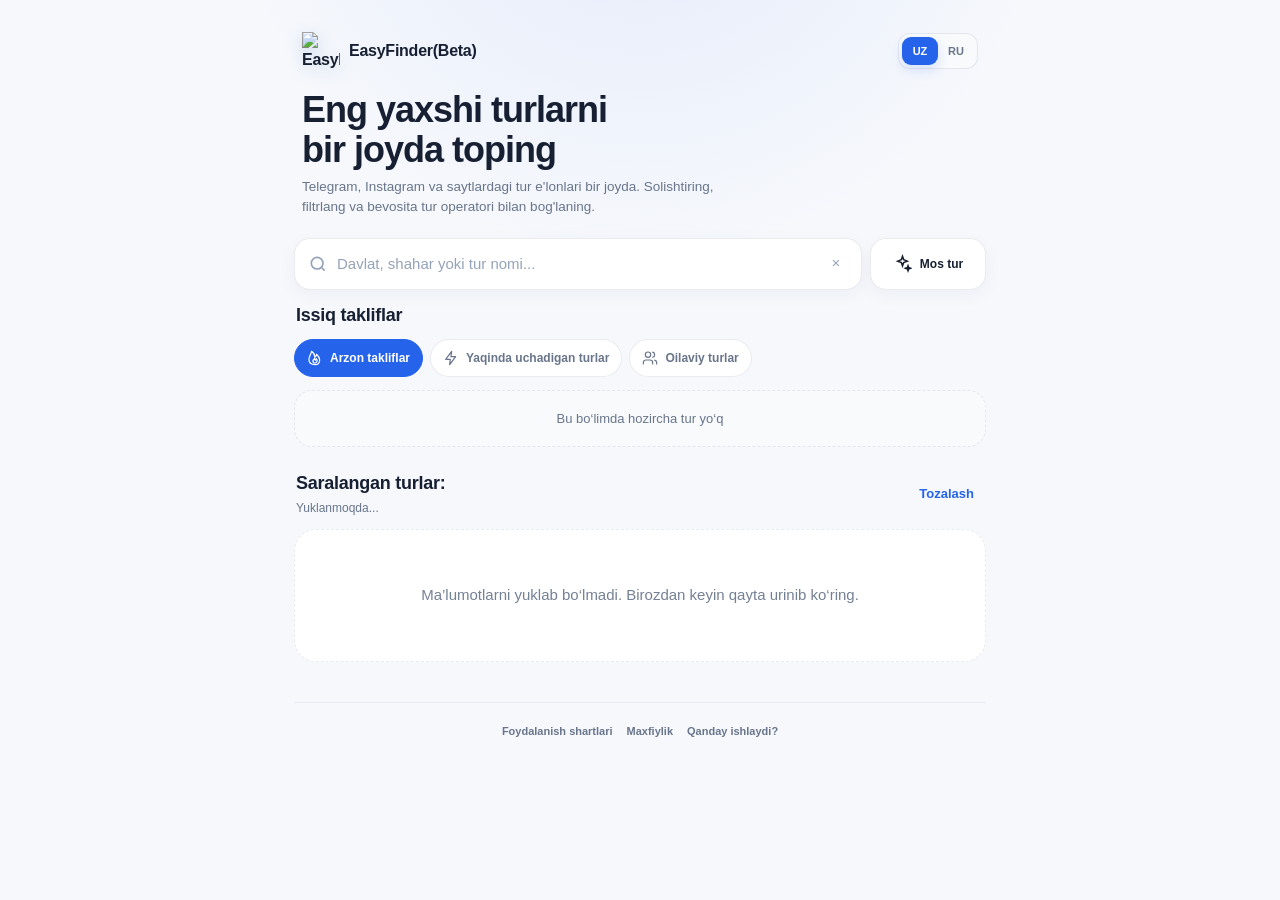
==== commit d6cf13b8: "Yangi bot: @easy_finderbot Huquqiy sahifalar va hujjatlardagi aloqa havolalari yangilandi (terms, pr" ====
--- a/frontend/index.html
+++ b/frontend/index.html
@@ -900,7 +900,7 @@
 <script>
 const tg = window.Telegram && window.Telegram.WebApp;
 // Zaxira qiymat: /api/session javobi kelguncha yoki u ishlamasa ishlatiladi.
-let botUsername = "izyfinderbot";
+let botUsername = "easy_finderbot";
 let viewerId = localStorage.getItem("tourViewerId");
 if (!viewerId) {
   viewerId = (crypto.randomUUID ? crypto.randomUUID() : Math.random().toString(36).slice(2) + Date.now().toString(36)).replace(/-/g, "_");
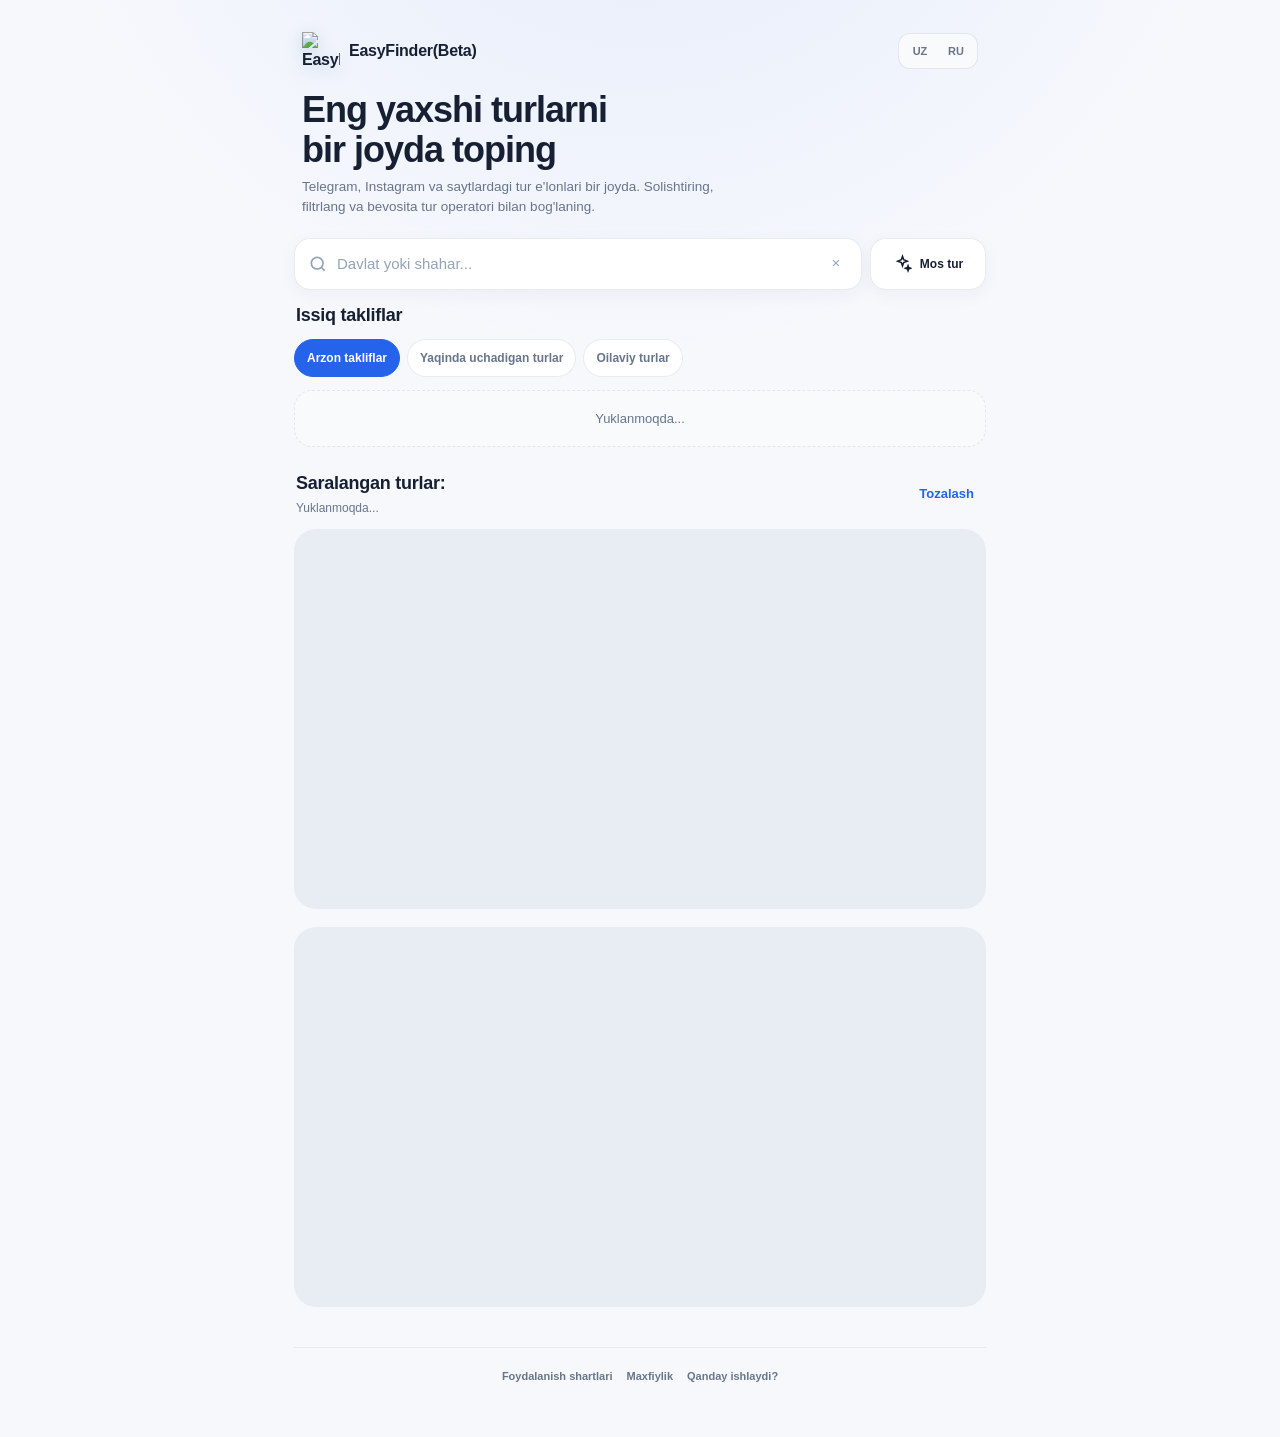
==== commit a51d67b8: "Kartada tur rasmi o'rniga kanal avatari va nomi Postlarning yarmida rasm yo'q edi va 16:9 rasm karta" ====
--- a/frontend/index.html
+++ b/frontend/index.html
@@ -152,19 +152,10 @@
     animation: rise .35s ease both;
   }
   @keyframes rise { from { opacity: 0; transform: translateY(8px); } }
-  .photo-wrap { position: relative; aspect-ratio: 16/9; background: linear-gradient(135deg,#dbeafe,#e0e7ff); }
-  .tour-photo { width: 100%; height: 100%; display: block; object-fit: cover; }
-  .photo-shade { position: absolute; inset: auto 0 0; height: 45%; background: linear-gradient(transparent,rgba(2,6,23,.48)); }
   .days-badge {
     position: absolute; top: 12px; left: 12px; padding: 7px 10px;
     color: #fff; background: rgba(15,23,42,.72); backdrop-filter: blur(8px);
     border: 1px solid rgba(255,255,255,.16); border-radius: 999px; font-size: 12px; font-weight: 700;
-  }
-  .source-badge {
-    position: absolute; right: 12px; bottom: 12px; padding: 5px 9px 5px 5px;
-    display: inline-flex; align-items: center; gap: 6px;
-    color: #fff; background: rgba(15,23,42,.76); backdrop-filter: blur(8px);
-    border: 1px solid rgba(255,255,255,.16); border-radius: 10px; font-size: 11px; font-weight: 700;
   }
   .card-body { padding: 17px; }
   .destination { min-width:0; }
@@ -174,17 +165,6 @@
   .more-close-label { display:none; }
   details[open] .more-open-label { display:none; }
   details[open] .more-close-label { display:inline; }
-  /* Postlarning yarmida rasm yo'q (manbada ham yo'q, yuklab bo'lmaydi).
-     Bir xil logotipli 30 ta karta takrorlanib ko'rinardi, shuning uchun
-     o'rin bosar davlat bo'yicha tuziladi: bayroq, nom va davlat nomidan
-     hisoblangan rang. Shunda har karta o'ziga xos va ataylab shunday
-     qilingandek ko'rinadi. Rasm yuklanmaydi — na trafik, na kutish. */
-  .photo-placeholder { width:100%; height:100%; display:grid; place-items:center; gap:6px; align-content:center;
-    background:linear-gradient(135deg, hsl(var(--ph-hue) 62% 62%), hsl(calc(var(--ph-hue) + 38) 58% 46%)); }
-  .photo-placeholder .ph-flag { font-size:clamp(34px,11vw,54px); line-height:1; filter:drop-shadow(0 6px 14px rgba(0,0,0,.28)); }
-  .photo-placeholder .ph-name { max-width:86%; overflow:hidden; text-overflow:ellipsis; white-space:nowrap;
-    color:#fff; font-size:13px; font-weight:800; letter-spacing:.2px; text-shadow:0 2px 8px rgba(0,0,0,.35); }
-  .photo-placeholder img { width:min(46%,150px); height:min(46%,150px); object-fit:contain; filter:drop-shadow(0 8px 16px rgba(15,76,153,.18)); }
   .more-content .tags { margin:2px 0 12px; }  .card-top { display: flex; align-items: flex-start; justify-content: space-between; gap: 12px; }
   .card h3 { margin: 0; font-size: 19px; line-height: 1.28; letter-spacing: -.3px; }
   .location { display: flex; align-items: center; gap: 5px; margin-top: 5px; color: var(--muted); font-size: 13px; }
@@ -316,13 +296,10 @@
   .reset { color: #2563eb; font-size: 13px; }
   .tour-list { gap: 12px; }
   .card { padding: 9px; border-color: var(--line); border-radius: var(--radius-lg); box-shadow: var(--shadow); }
-  .photo-wrap { overflow: hidden; aspect-ratio: 16/9; border-radius: 17px; }
-  .photo-shade { height: 32%; opacity: .65; }
   .days-badge {
     top: 10px; left: 10px; padding: 6px 9px;
     background: rgba(15,23,42,.62); border: 0; font-size: 11px;
   }
-  .source-badge { right: 10px; bottom: 10px; padding: 5px 8px; background: rgba(37,99,235,.86); }
   .card-body { padding: 14px 7px 5px; }
   .card h3 { font-size: 18px; color: var(--text); }
   .location { margin-top: 4px; font-size: 12.5px; }
@@ -625,25 +602,43 @@
     box-shadow:0 12px 34px rgba(15,23,42,.075);
     transition:border-color .22s ease,box-shadow .22s ease,transform .22s ease;
   }
-  .card .photo-wrap {
-    aspect-ratio:16/8.7; overflow:hidden; border-radius:0;
-    background:linear-gradient(135deg,var(--ui-accent-soft),var(--ui-subtle-strong));
-  }
-  .card .tour-photo { transition:transform .45s cubic-bezier(.2,.7,.2,1); }
-  .card .photo-shade { height:55%; opacity:1; background:linear-gradient(transparent,rgba(3,10,24,.58)); }
   .card .days-badge {
     top:12px; left:12px; min-height:29px; padding:0 10px; display:inline-flex; align-items:center;
     border:1px solid rgba(255,255,255,.18); border-radius:999px; color:#fff;
     background:rgba(7,15,29,.68); box-shadow:0 5px 18px rgba(2,6,23,.18);
     backdrop-filter:blur(12px); -webkit-backdrop-filter:blur(12px); font-size:11px; font-weight:800;
   }
-  .card .source-badge {
-    right:12px; bottom:12px; min-height:28px; padding:0 10px; display:inline-flex; align-items:center;
-    border:1px solid rgba(255,255,255,.18); border-radius:999px; color:#fff;
-    background:rgba(7,15,29,.66); box-shadow:0 5px 18px rgba(2,6,23,.16);
-    backdrop-filter:blur(12px); -webkit-backdrop-filter:blur(12px); font-size:11px; font-weight:750;
-  }
-  .card .card-body { padding:17px 17px 14px; }
+  /* Karta sarlavhasi: kanal avatari (dumaloq, profil rasmidek) + nomi +
+     qolgan kunlar. Tur rasmi o'rniga — karta shunda ancha ixcham bo'ladi. */
+  .card .card-head {
+    display:flex; align-items:center; gap:10px;
+    padding:12px 14px 0;
+  }
+  .card .channel-avatar {
+    flex:0 0 auto; width:38px; height:38px; border-radius:50%; object-fit:cover;
+    border:1px solid var(--ui-border); background:var(--ui-subtle);
+  }
+  .card .channel-avatar-fallback {
+    display:grid; place-items:center;
+    color:var(--ui-accent-text); background:var(--ui-accent);
+    font-size:15px; font-weight:850; line-height:1;
+  }
+  .card .channel-meta { flex:1 1 auto; min-width:0; }
+  .card .channel-name {
+    color:var(--ui-text); font-size:13.5px; font-weight:800; line-height:1.2;
+    overflow:hidden; text-overflow:ellipsis; white-space:nowrap;
+  }
+  .card .channel-user {
+    margin-top:1px; color:var(--ui-text-faint); font-size:11px; font-weight:650; line-height:1.2;
+    overflow:hidden; text-overflow:ellipsis; white-space:nowrap;
+  }
+  /* days-badge ilgari rasm ustida absolyut turardi — endi sarlavha qatorida. */
+  .card .card-head .days-badge {
+    position:static; flex:0 0 auto; min-height:26px; padding:0 9px;
+    color:var(--ui-text-soft); background:var(--ui-subtle); border-color:var(--ui-border);
+    box-shadow:none; backdrop-filter:none; -webkit-backdrop-filter:none; font-size:11px;
+  }
+  .card .card-body { padding:12px 14px 12px; }
   .card .card-top { align-items:flex-end; gap:14px; }
   .card .destination { min-width:0; padding-bottom:1px; }
   .card .destination-country {
@@ -749,12 +744,10 @@
   .card .open:active { transform:scale(.97); box-shadow:0 3px 9px color-mix(in srgb,var(--ui-accent) 18%,transparent); }
   @media (hover:hover) {
     .card:hover { border-color:color-mix(in srgb,var(--ui-accent) 20%,var(--ui-border)); box-shadow:0 18px 44px rgba(15,23,42,.11); transform:translateY(-2px); }
-    .card:hover .tour-photo { transform:scale(1.018); }
   }
   @media (max-width:390px) {
     .tour-list { gap:14px; }
     .card { border-radius:20px; }
-    .card .photo-wrap { aspect-ratio:16/9.25; }
     .card .card-body { padding:15px 14px 12px; }
     .card .destination-city { font-size:18px; }
     .card .price { max-width:42%; overflow:hidden; font-size:18px; text-overflow:ellipsis; }
@@ -991,44 +984,6 @@
 function locationName(value) {
   return locationParts(value).join(" · ");
 }
-// Rasmsiz kartalar uchun bayroq. Ro'yxatda yo'q davlatga 🌍 qo'yiladi.
-const FLAGS = {
-  "Turkiya":"🇹🇷","BAA":"🇦🇪","Misr":"🇪🇬","Xitoy":"🇨🇳","Tailand":"🇹🇭","Vetnam":"🇻🇳",
-  "Gruziya":"🇬🇪","Ozarbayjon":"🇦🇿","Maldiv orollari":"🇲🇻","Shri-Lanka":"🇱🇰",
-  "Saudiya Arabistoni":"🇸🇦","Indoneziya":"🇮🇩","Qatar":"🇶🇦","Gretsiya":"🇬🇷","Kipr":"🇨🇾",
-  "Fransiya":"🇫🇷","Italiya":"🇮🇹","Ispaniya":"🇪🇸","Chexiya":"🇨🇿","Malayziya":"🇲🇾",
-  "Singapur":"🇸🇬","Yaponiya":"🇯🇵","Koreya":"🇰🇷","Hindiston":"🇮🇳","Isroil":"🇮🇱",
-  "Iordaniya":"🇯🇴","Tunis":"🇹🇳","Marokash":"🇲🇦","Bahrayn":"🇧🇭","Ummon":"🇴🇲",
-  "Rossiya":"🇷🇺","Turkmaniston":"🇹🇲","Qozog'iston":"🇰🇿","Qirg'iziston":"🇰🇬",
-  "AQSh":"🇺🇸","Buyuk Britaniya":"🇬🇧","Germaniya":"🇩🇪","Avstriya":"🇦🇹","Shveytsariya":"🇨🇭",
-  "Niderlandiya":"🇳🇱","Portugaliya":"🇵🇹","Vengriya":"🇭🇺","Polsha":"🇵🇱","Serbiya":"🇷🇸",
-};
-// Davlat nomidan barqaror rang: bir xil davlat har doim bir xil rangda,
-// turli davlatlar esa ro'yxatda bir-biridan ajralib turadi.
-function hueFor(name) {
-  let hash = 0;
-  for (let i = 0; i < name.length; i++) hash = (hash * 31 + name.charCodeAt(i)) % 360;
-  return hash;
-}
-function photoPlaceholder(tour) {
-  const parts = locationParts(tour.country);
-  const first = String(tour.country || "").split("+")[0].trim();
-  const label = parts.join(" · ") || tr("routeUnknown");
-  return '<div class="photo-placeholder" style="--ph-hue:' + hueFor(first || "Tur") + '">' +
-    '<span class="ph-flag" aria-hidden="true">' + (FLAGS[first] || "🌍") + '</span>' +
-    '<span class="ph-name">' + escapeHtml(label) + '</span></div>';
-}function sourceName(value) { return value === "web" ? (state.lang === "ru" ? "Сайт" : "Web sayt") : (value === "instagram" ? "Instagram" : value === "telegram" ? "Telegram" : value); }
-const list = document.getElementById("list");
-const qEl = document.getElementById("q");
-const backdrop = document.getElementById("sheetBackdrop");
-let activeFilter = null;
-let debounceTimer;
-
-function escapeHtml(value) {
-  return String(value == null ? "" : value).replace(/[&<>"']/g, function(c) {
-    return { "&":"&amp;", "<":"&lt;", ">":"&gt;", '"':"&quot;", "'":"&#39;" }[c];
-  });
-}
 function money(amount, currency) {
   if (amount == null) return tr("noPrice");
   const formatted = new Intl.NumberFormat("uz-UZ", { maximumFractionDigits: 0 }).format(amount);
@@ -1087,11 +1042,18 @@
     .join('<i aria-hidden="true">·</i>') + '</span>';
   // Davomiylik faqat kunda. Aniqlanmagan bo'lsa bo'sh qoladi.
   const duration = t.duration_days ? t.duration_days + " " + tr("day") : "";
-  const photoVisual = t.photo_url
-    ? '<img class="tour-photo" src="' + escapeHtml(t.photo_url) + '" alt="' + escapeHtml(t.title) + '" loading="lazy">'
-    : photoPlaceholder(t);
-  const photo = '<div class="photo-wrap">' + photoVisual + '<div class="photo-shade"></div><span class="days-badge">' + escapeHtml(daysUntil(t.departure_date)) + '</span><span class="source-badge">@' + escapeHtml(t.channel) + '</span></div>';
-  return '<article class="card" data-tour-id="' + t.id + '">' + photo +
+  // Tur rasmi ko'rsatilmaydi (postlarning yarmida yo'q edi va karta katta
+  // bo'lib ketardi). O'rniga sarlavha: kanalning dumaloq avatari, nomi va
+  // ketishgacha qolgan kunlar. Avatar yo'q bo'lsa — nomning bosh harfi.
+  const channelName = t.channel_title || ("@" + t.channel);
+  const avatar = t.channel_avatar
+    ? '<img class="channel-avatar" src="' + escapeHtml(t.channel_avatar) + '" alt="" loading="lazy">'
+    : '<span class="channel-avatar channel-avatar-fallback" aria-hidden="true">' + escapeHtml((t.channel || "?").charAt(0).toUpperCase()) + '</span>';
+  const head = '<div class="card-head">' + avatar +
+    '<div class="channel-meta"><div class="channel-name">' + escapeHtml(channelName) + '</div>' +
+    (t.channel_title ? '<div class="channel-user">@' + escapeHtml(t.channel) + '</div>' : '') + '</div>' +
+    '<span class="days-badge">' + escapeHtml(daysUntil(t.departure_date)) + '</span></div>';
+  return '<article class="card" data-tour-id="' + t.id + '">' + head +
     '<div class="card-body">' +
     '<div class="card-top"><div class="destination"><div class="destination-country">' + escapeHtml(country) + '</div><div class="destination-city">' + cardIcon("pin", "destination-icon") + '<span class="city-parts">' + cityHtml + '</span></div></div><div class="price">' + escapeHtml(money(t.price_amount,t.price_currency)) + '</div></div>' +
     '<div class="trip-dates"><div class="trip-date"><span class="trip-date-icon">' + cardIcon("takeoff") + '</span><div><div class="trip-date-label">' + tr("departureFact") + '</div><div class="trip-date-value">' + escapeHtml(formatDate(t.departure_date)) + '</div></div></div><div class="trip-date trip-date-duration"><div><div class="trip-date-label">' + tr("duration") + '</div><div class="trip-date-value">' + escapeHtml(duration) + '</div></div></div></div>' +
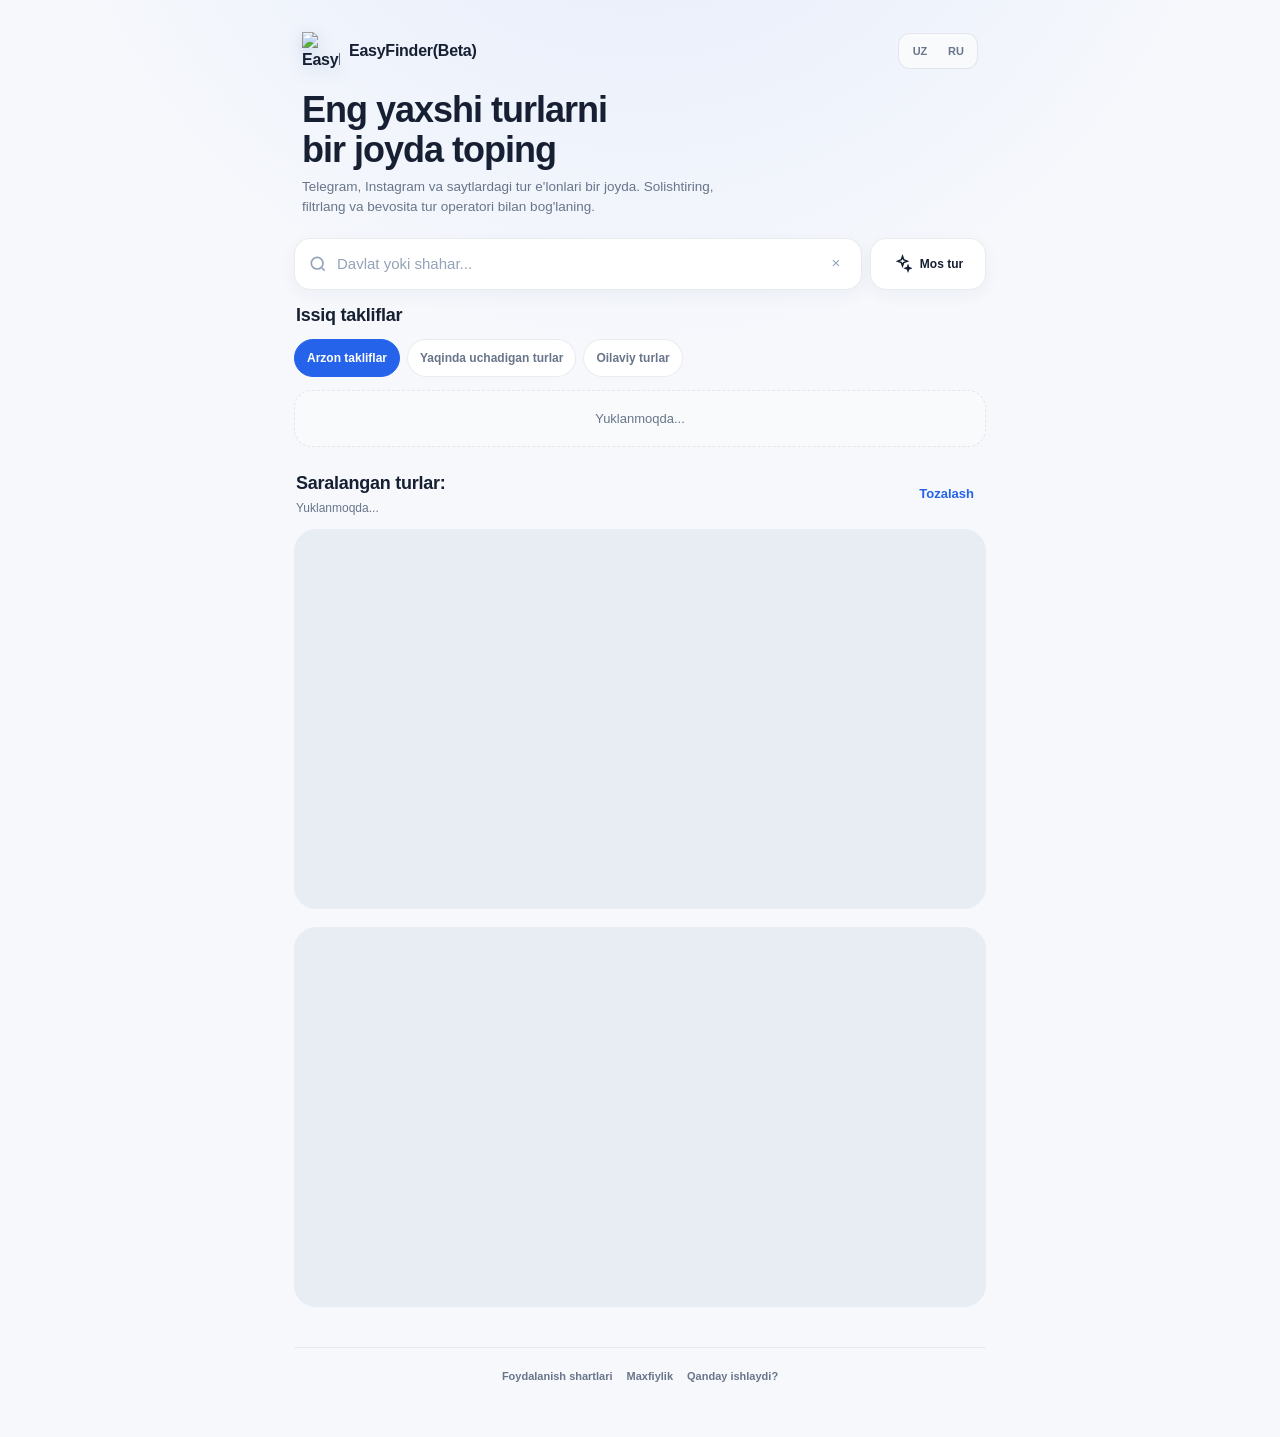
==== commit 6155bc3c: "Tur rasmlarini butunlay olib tashlash Rasmlar kartada ko'rsatilmay qo'ygan edi, lekin hali ham yukla" ====
--- a/frontend/index.html
+++ b/frontend/index.html
@@ -132,7 +132,6 @@
   .hot-tab-icon { width:16px; height:16px; flex:0 0 16px; }
   .hot-track { display:flex; gap:10px; margin:0 -14px; padding:0 14px 5px; overflow-x:auto; scroll-snap-type:x mandatory; scrollbar-width:none; }
   .hot-card { position:relative; flex:0 0 min(76vw,270px); height:128px; overflow:hidden; scroll-snap-align:start; border:1px solid var(--ui-border); border-radius:19px; color:#fff; background:linear-gradient(135deg,#1e3a5f,#2563eb); box-shadow:0 8px 22px rgba(15,23,42,.1); cursor:pointer; }
-  .hot-card img { position:absolute; inset:0; width:100%; height:100%; object-fit:cover; }
   .hot-card-shade { position:absolute; inset:0; background:linear-gradient(90deg,rgba(2,6,23,.88),rgba(2,6,23,.36)); }
   .hot-card-body { position:relative; z-index:1; height:100%; padding:14px; display:flex; flex-direction:column; justify-content:flex-end; text-align:left; }
   .hot-card-route { overflow:hidden; font-size:16px; font-weight:900; text-overflow:ellipsis; white-space:nowrap; }
@@ -1107,8 +1106,8 @@
 
 function hotCard(item) {
   const route = [locationName(item.country), locationName(item.city)].filter(Boolean).join(" · ") || tr("routeUnknown");
-  const image = item.photo_url ? '<img src="' + escapeHtml(item.photo_url) + '" alt="" loading="lazy">' : '';
-  return '<button class="hot-card" type="button" data-hot-tour-id="' + item.id + '">' + image +
+  // Tur rasmlari saqlanmaydi — kartaning o'z gradient foni ishlatiladi.
+  return '<button class="hot-card" type="button" data-hot-tour-id="' + item.id + '">' +
     '<span class="hot-card-shade"></span><span class="hot-card-body"><span class="hot-card-route">' + escapeHtml(route) + '</span>' +
     '<span class="hot-card-meta"><span>' + escapeHtml(formatDate(item.departure_date)) + '</span><span class="hot-card-price">' + escapeHtml(money(item.price_amount,item.price_currency)) + '</span></span></span></button>';
 }
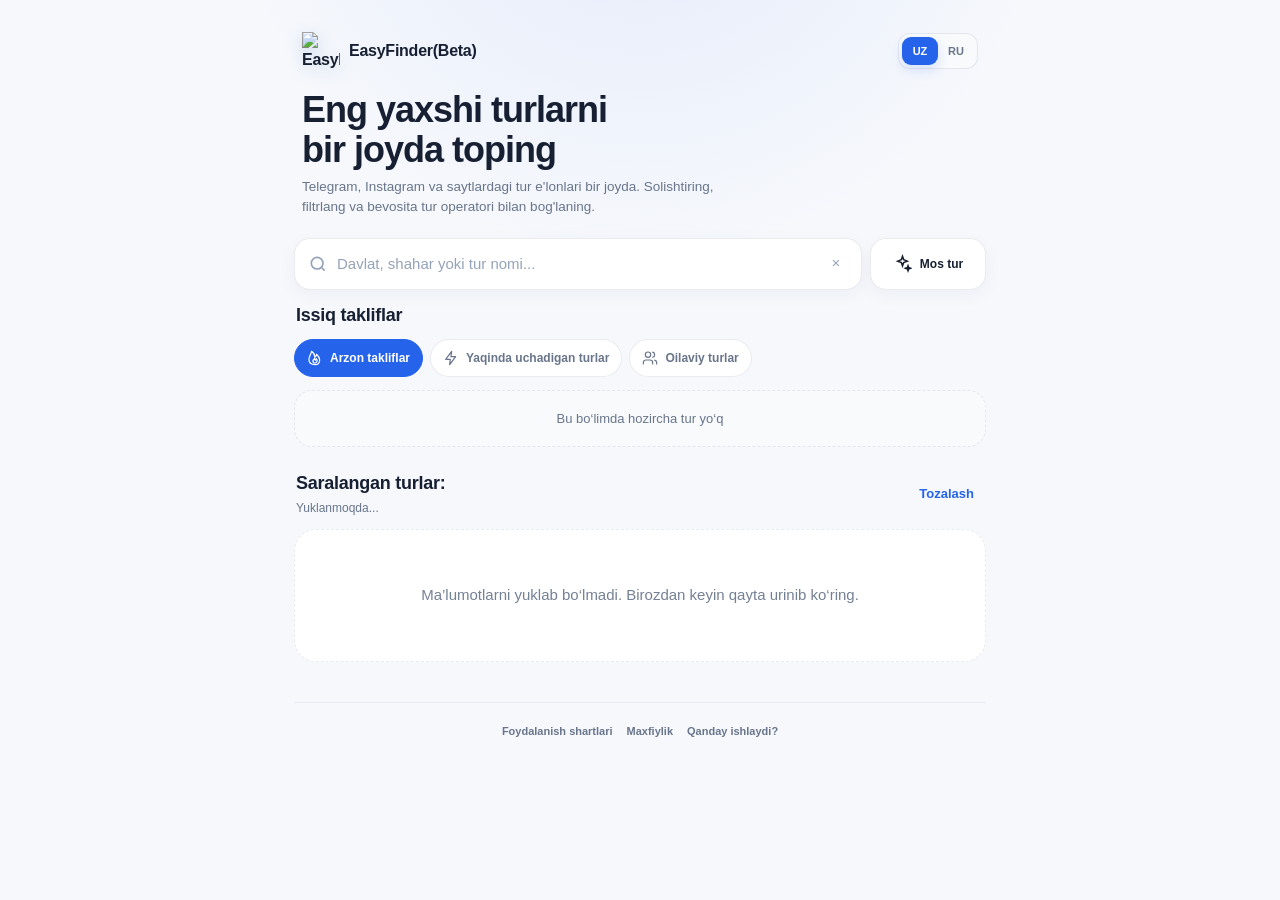
==== commit 6d7ef393: "Frontend: yutilib ketgan sourceName/list/backdrop/escapeHtml tiklandi a51d67b da o'lik kodni olib ta" ====
--- a/frontend/index.html
+++ b/frontend/index.html
@@ -983,6 +983,18 @@
 function locationName(value) {
   return locationParts(value).join(" · ");
 }
+function sourceName(value) { return value === "web" ? (state.lang === "ru" ? "Сайт" : "Web sayt") : (value === "instagram" ? "Instagram" : value === "telegram" ? "Telegram" : value); }
+const list = document.getElementById("list");
+const qEl = document.getElementById("q");
+const backdrop = document.getElementById("sheetBackdrop");
+let activeFilter = null;
+let debounceTimer;
+
+function escapeHtml(value) {
+  return String(value == null ? "" : value).replace(/[&<>"']/g, function(c) {
+    return { "&":"&amp;", "<":"&lt;", ">":"&gt;", '"':"&quot;", "'":"&#39;" }[c];
+  });
+}
 function money(amount, currency) {
   if (amount == null) return tr("noPrice");
   const formatted = new Intl.NumberFormat("uz-UZ", { maximumFractionDigits: 0 }).format(amount);
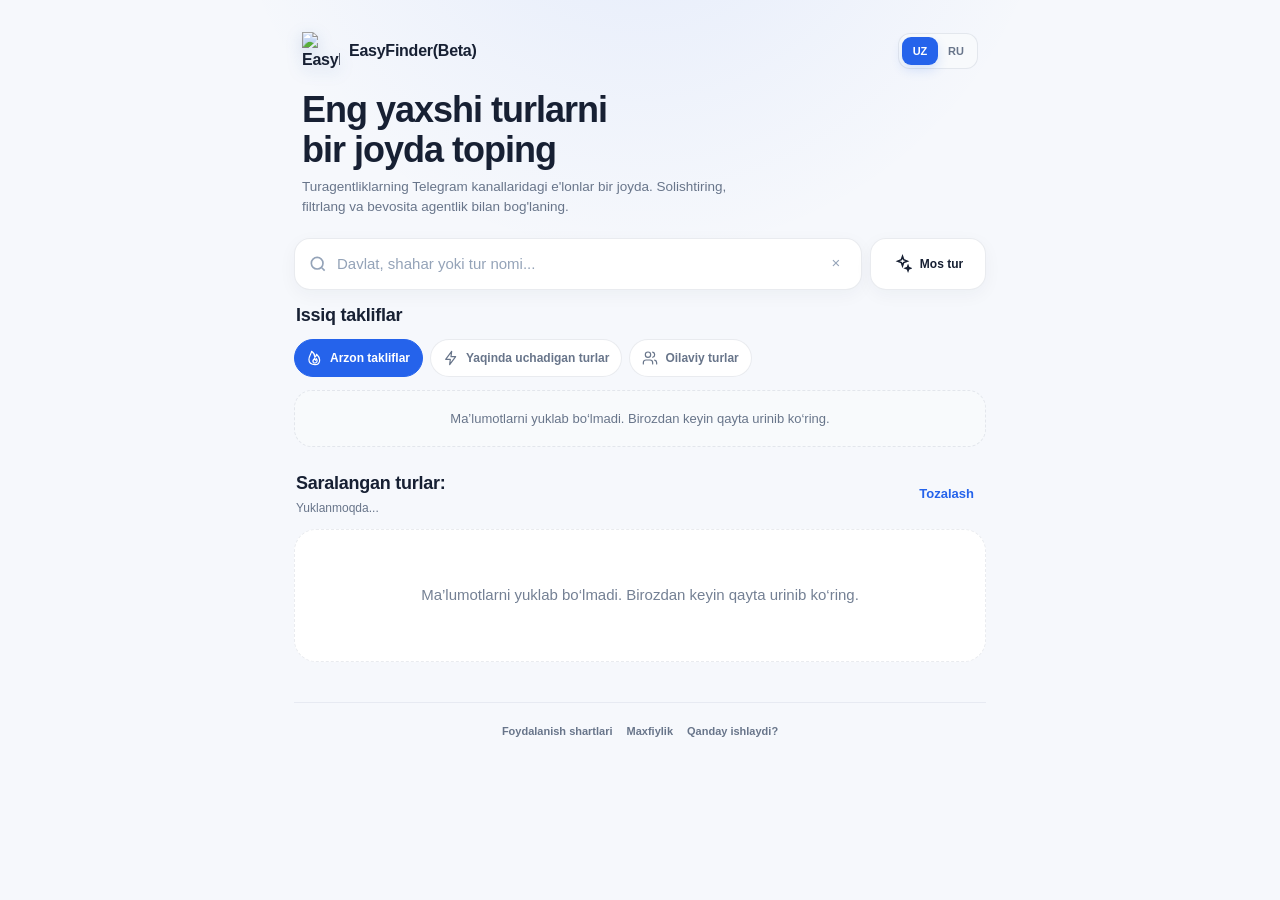
==== commit 0c9034ae: "Sarlavhadan Instagram va saytlar va'dasi olib tashlandi "Telegram, Instagram va saytlardagi tur e'lo" ====
--- a/frontend/index.html
+++ b/frontend/index.html
@@ -792,7 +792,7 @@
       <div class="brand-actions"><span class="user-count" id="userCount" hidden>👥 <b>0</b></span><div class="lang-switch" aria-label="Til"><button class="lang-btn" data-lang="uz">UZ</button><button class="lang-btn" data-lang="ru">RU</button></div></div>
     </div>
     <h1>Eng yaxshi turlarni bir joyda toping</h1>
-    <p>Telegram, Instagram va saytlardagi tur e'lonlari bir joyda. Solishtiring, filtrlang va bevosita tur operatori bilan bog'laning.</p>
+    <p>Turagentliklarning Telegram kanallaridagi e'lonlar bir joyda. Solishtiring, filtrlang va bevosita agentlik bilan bog'laning.</p>
   </header>
 
   <div class="sticky-discovery">
@@ -841,10 +841,6 @@
   <div class="sheet comment-sheet">
     <div class="handle"></div>
     <div class="sheet-head"><h3 id="commentTitle">Izohlar</h3><button id="commentClose" class="sheet-close" aria-label="Yopish">✕</button></div>
-    <div class="comment-tabs" role="tablist">
-      <button id="channelCommentTab" class="comment-tab active" type="button" data-comment-tab="comments" role="tab">Kanalga comment</button>
-      <button id="feedbackTab" class="comment-tab" type="button" data-comment-tab="feedback" role="tab">Feedback</button>
-    </div>
     <div id="commentList" class="comment-list"></div>
     <div id="replyComposer" class="reply-composer" hidden><div class="reply-composer-copy"><strong id="replyComposerName"></strong><span id="replyComposerText"></span></div><button id="replyCancel" class="reply-cancel" type="button" aria-label="Javobni bekor qilish">✕</button></div>
     <form id="commentForm" class="comment-form">
@@ -928,17 +924,17 @@
 const state = {
   q:"", country:"", source:"", channel:"", selectedCountries:[], selectedSources:[], selectedChannels:[], minPrice:"", maxPrice:"",
   departureFrom:"", departureTo:"", returnFrom:"", returnTo:"",
-  lang:localStorage.getItem("tourLang") || "uz", activeTourId:null, activeCommentTab:"comments", activeFeedbackReply:null, offset:0, pageSize:20, total:0, loading:false, hasMore:false,
+  lang:localStorage.getItem("tourLang") || "uz", activeTourId:null, activeFeedbackReply:null, offset:0, pageSize:20, total:0, loading:false, hasMore:false,
   filters:{ countries:[], sources:[], channels:[] }, preferences:null, personalized:false, onboardingStep:0, hotTab:"cheap", hotOffers:{cheap:[],soon:[],family:[]}
 };
 const i18n = {
-  uz:{ hero:"Eng yaxshi turlarni bir joyda toping", intro:"Telegram, Instagram va saytlardagi tur e'lonlari bir joyda. Solishtiring, filtrlang va bevosita tur operatori bilan bog'laning.", search:"Davlat, shahar yoki tur nomi...", selected:"Saralangan turlar:", clear:"Tozalash", loading:"Yuklanmoqda...", tours:"ta tur", countries:"Barcha davlatlar", sources:"Barcha manbalar", channels:"Barcha kanallar", countryTitle:"Davlatni tanlang", sourceTitle:"Manbani tanlang", channelTitle:"Kanalni tanlang", price:"Narx", departure:"Ketish sanasi", returnDate:"Kelish sanasi", dates:"Safar sanalari", datesSelected:"Sanalar tanlangan", commentsUnavailable:"Kanalda comment yozish imkoni mavjud emas", from:"Dan", to:"Gacha", apply:"Qo‘llash", noPrice:"Narx aniqlanmagan", unspecified:"Ko‘rsatilmagan", days:"kun qoldi", departureFact:"Jo‘nash", duration:"Davomiylik", meal:"Ovqatlanish", details:"Batafsil ma’lumot", hotel:"Mehmonxona", departureCity:"Jo‘nash shahri", nights:"Kechalar", contact:"Bog‘lanish", booking:"Bron sharti", channelOpen:"Kanalga o‘tish →", empty:"Mos tur topilmadi", emptyHint:"Filterlarni o‘zgartirib ko‘ring.", comments:"Izohlar", commentPlaceholder:"Izoh yozing..." },
-  ru:{ hero:"Лучшие туры в одном месте", intro:"Туры из Telegram, Instagram и сайтов в одном приложении. Сравнивайте, фильтруйте и связывайтесь с туроператором.", search:"Страна, город или название тура...", selected:"Подобранные туры:", clear:"Очистить", loading:"Загрузка...", tours:"туров", countries:"Все страны", sources:"Все источники", channels:"Все каналы", countryTitle:"Выберите страну", sourceTitle:"Выберите источник", channelTitle:"Выберите канал", price:"Цена", departure:"Дата вылета", returnDate:"Дата возвращения", dates:"Даты поездки", datesSelected:"Даты выбраны", commentsUnavailable:"В канале нельзя оставлять комментарии", from:"От", to:"До", apply:"Применить", noPrice:"Цена не указана", unspecified:"Не указано", days:"дней осталось", departureFact:"Вылет", duration:"Длительность", meal:"Питание", details:"Подробнее", hotel:"Отель", departureCity:"Город вылета", nights:"Ночей", contact:"Контакты", booking:"Условия брони", channelOpen:"Открыть канал →", empty:"Подходящих туров нет", emptyHint:"Попробуйте изменить фильтры.", comments:"Комментарии", commentPlaceholder:"Напишите комментарий..." }
+  uz:{ hero:"Eng yaxshi turlarni bir joyda toping", intro:"Turagentliklarning Telegram kanallaridagi e'lonlar bir joyda. Solishtiring, filtrlang va bevosita agentlik bilan bog'laning.", search:"Davlat, shahar yoki tur nomi...", selected:"Saralangan turlar:", clear:"Tozalash", loading:"Yuklanmoqda...", tours:"ta tur", countries:"Barcha davlatlar", sources:"Barcha manbalar", channels:"Barcha kanallar", countryTitle:"Davlatni tanlang", sourceTitle:"Manbani tanlang", channelTitle:"Kanalni tanlang", price:"Narx", departure:"Ketish sanasi", returnDate:"Kelish sanasi", dates:"Safar sanalari", datesSelected:"Sanalar tanlangan", from:"Dan", to:"Gacha", apply:"Qo‘llash", noPrice:"Narx aniqlanmagan", unspecified:"Ko‘rsatilmagan", days:"kun qoldi", departureFact:"Jo‘nash", duration:"Davomiylik", meal:"Ovqatlanish", details:"Batafsil ma’lumot", hotel:"Mehmonxona", departureCity:"Jo‘nash shahri", nights:"Kechalar", contact:"Bog‘lanish", booking:"Bron sharti", channelOpen:"Kanalga o‘tish →", empty:"Mos tur topilmadi", emptyHint:"Filterlarni o‘zgartirib ko‘ring.", comments:"Izohlar" },
+  ru:{ hero:"Лучшие туры в одном месте", intro:"Объявления турагентств из Telegram-каналов в одном месте. Сравнивайте, фильтруйте и связывайтесь с агентством напрямую.", search:"Страна, город или название тура...", selected:"Подобранные туры:", clear:"Очистить", loading:"Загрузка...", tours:"туров", countries:"Все страны", sources:"Все источники", channels:"Все каналы", countryTitle:"Выберите страну", sourceTitle:"Выберите источник", channelTitle:"Выберите канал", price:"Цена", departure:"Дата вылета", returnDate:"Дата возвращения", dates:"Даты поездки", datesSelected:"Даты выбраны", from:"От", to:"До", apply:"Применить", noPrice:"Цена не указана", unspecified:"Не указано", days:"дней осталось", departureFact:"Вылет", duration:"Длительность", meal:"Питание", details:"Подробнее", hotel:"Отель", departureCity:"Город вылета", nights:"Ночей", contact:"Контакты", booking:"Условия брони", channelOpen:"Открыть канал →", empty:"Подходящих туров нет", emptyHint:"Попробуйте изменить фильтры.", comments:"Комментарии" }
 };
-Object.assign(i18n.uz, { tourPackage:"Turpaket", routeUnknown:"Yo‘nalish aniqlanmagan", day:"kun", night:"kecha", returnLabel:"Qaytish sanasi", views:"Ko‘rishlar", like:"Yoqtirish", share:"Ulashish", filterTitle:"Filtrni tanlang", close:"Yopish", send:"Yuborish", loadError:"Ma’lumotlarni yuklab bo‘lmadi. Birozdan keyin qayta urinib ko‘ring.", commentsEmpty:"Hozircha izoh yo‘q. Birinchi bo‘lib yozing.", commentsLoadError:"Izohlarni yuklab bo‘lmadi.", commentSendError:"Izoh yuborilmadi. Qayta urinib ko‘ring.", sharedTour:"Ulashilgan tur", loadingComments:"Yuklanmoqda...", shareMessage:"Ushbu turni EasyFinder(Beta) orqali tomosha qiling", telegramRequired:"Bu amal uchun ilovani Telegram orqali oching." });
-Object.assign(i18n.ru, { tourPackage:"Турпакет", routeUnknown:"Направление не указано", day:"дней", night:"ночей", returnLabel:"Дата возвращения", views:"Просмотры", like:"Нравится", share:"Поделиться", filterTitle:"Выберите фильтр", close:"Закрыть", send:"Отправить", loadError:"Не удалось загрузить данные. Попробуйте ещё раз позже.", commentsEmpty:"Комментариев пока нет. Оставьте первый комментарий.", commentsLoadError:"Не удалось загрузить комментарии.", commentSendError:"Не удалось отправить комментарий. Попробуйте ещё раз.", sharedTour:"Отправленный тур", loadingComments:"Загрузка...", shareMessage:"Посмотрите этот тур в EasyFinder(Beta)", telegramRequired:"Для этого действия откройте приложение через Telegram." });function tr(key) { return (i18n[state.lang] && i18n[state.lang][key]) || i18n.uz[key] || key; }
-Object.assign(i18n.uz, { showMore:"Batafsil ko‘rish", showLess:"Yopish", channelComment:"Kanalga comment", feedback:"Feedback", feedbackPlaceholder:"Fikringizni yozing...", feedbackEmpty:"Hozircha feedback yo‘q.", feedbackSendError:"Feedback yuborilmadi. Qayta urinib ko‘ring.", cityStay:"Shaharda qolish" });
-Object.assign(i18n.ru, { showMore:"Показать подробнее", showLess:"Свернуть", channelComment:"Комментарий в канал", feedback:"Обратная связь", feedbackPlaceholder:"Напишите ваше мнение...", feedbackEmpty:"Отзывов пока нет.", feedbackSendError:"Не удалось отправить отзыв. Попробуйте ещё раз.", cityStay:"Проживание в городе" });
+Object.assign(i18n.uz, { tourPackage:"Turpaket", routeUnknown:"Yo‘nalish aniqlanmagan", day:"kun", night:"kecha", returnLabel:"Qaytish sanasi", views:"Ko‘rishlar", like:"Yoqtirish", share:"Ulashish", filterTitle:"Filtrni tanlang", close:"Yopish", send:"Yuborish", loadError:"Ma’lumotlarni yuklab bo‘lmadi. Birozdan keyin qayta urinib ko‘ring.", commentsLoadError:"Izohlarni yuklab bo‘lmadi.", sharedTour:"Ulashilgan tur", loadingComments:"Yuklanmoqda...", shareMessage:"Ushbu turni EasyFinder(Beta) orqali tomosha qiling", telegramRequired:"Bu amal uchun ilovani Telegram orqali oching." });
+Object.assign(i18n.ru, { tourPackage:"Турпакет", routeUnknown:"Направление не указано", day:"дней", night:"ночей", returnLabel:"Дата возвращения", views:"Просмотры", like:"Нравится", share:"Поделиться", filterTitle:"Выберите фильтр", close:"Закрыть", send:"Отправить", loadError:"Не удалось загрузить данные. Попробуйте ещё раз позже.", commentsLoadError:"Не удалось загрузить комментарии.", sharedTour:"Отправленный тур", loadingComments:"Загрузка...", shareMessage:"Посмотрите этот тур в EasyFinder(Beta)", telegramRequired:"Для этого действия откройте приложение через Telegram." });function tr(key) { return (i18n[state.lang] && i18n[state.lang][key]) || i18n.uz[key] || key; }
+Object.assign(i18n.uz, { showMore:"Batafsil ko‘rish", showLess:"Yopish", feedback:"Feedback", feedbackPlaceholder:"Fikringizni yozing...", feedbackEmpty:"Hozircha feedback yo‘q.", feedbackSendError:"Feedback yuborilmadi. Qayta urinib ko‘ring.", cityStay:"Shaharda qolish" });
+Object.assign(i18n.ru, { showMore:"Показать подробнее", showLess:"Свернуть", feedback:"Обратная связь", feedbackPlaceholder:"Напишите ваше мнение...", feedbackEmpty:"Отзывов пока нет.", feedbackSendError:"Не удалось отправить отзыв. Попробуйте ещё раз.", cityStay:"Проживание в городе" });
 Object.assign(i18n.uz, { reply:"Javob berish", replyingTo:"Javob:", cancelReply:"Javobni bekor qilish" });
 Object.assign(i18n.ru, { reply:"Ответить", replyingTo:"Ответ для:", cancelReply:"Отменить ответ" });
 Object.assign(i18n.uz, { termsLink:"Foydalanish shartlari", privacyLink:"Maxfiylik", howLink:"Qanday ishlaydi?" });
@@ -1313,50 +1309,32 @@
   document.getElementById("replyComposer").hidden = false;
   document.getElementById("commentInput").focus();
 }
+// Izohlar faqat ilova ichida (feedback). Kanalga yozish olib tashlandi:
+// Mini App foydalanuvchi nomidan yozolmaydi, izohlar bitta akkaunt nomidan
+// ketardi va kanal admini kim so'rayotganini bilmasdi.
 async function loadCommentTab() {
   const tourId = state.activeTourId;
   if (!tourId) return;
-  const isFeedback = state.activeCommentTab === "feedback";
   const input = document.getElementById("commentInput");
   const send = document.getElementById("commentSend");
   commentList.innerHTML = '<div class="comment-empty">' + tr("loadingComments") + '</div>';
-  input.placeholder = tr(isFeedback ? "feedbackPlaceholder" : "commentPlaceholder");
+  input.placeholder = tr("feedbackPlaceholder");
   input.disabled = send.disabled = false;
   try {
-    const response = await apiFetch("/api/tours/" + tourId + "/" + (isFeedback ? "feedback" : "comments"));
+    const response = await apiFetch("/api/tours/" + tourId + "/feedback");
     if (!response.ok) throw new Error("Load");
     const data = await response.json();
-    if (!isFeedback && !data.comment_available) {
-      input.disabled = send.disabled = true;
-      commentList.innerHTML = '<div class="comment-empty">' + escapeHtml(tr("commentsUnavailable")) + '</div>';
-      return;
-    }
-    const emptyKey = isFeedback ? "feedbackEmpty" : "commentsEmpty";
-    commentList.innerHTML = data.items.length ? data.items.map(function(item) { return commentMarkup(item, isFeedback); }).join("") : '<div class="comment-empty">' + tr(emptyKey) + '</div>';
+    commentList.innerHTML = data.items.length ? data.items.map(function(item) { return commentMarkup(item, true); }).join("") : '<div class="comment-empty">' + tr("feedbackEmpty") + '</div>';
     commentList.scrollTop = commentList.scrollHeight;
   } catch (error) {
     commentList.innerHTML = '<div class="comment-empty">' + tr("commentsLoadError") + '</div>';
   }
 }
-function selectCommentTab(tab) {
-  clearFeedbackReply();
-  state.activeCommentTab = tab;
-  document.querySelectorAll("[data-comment-tab]").forEach(function(button) {
-    const active = button.dataset.commentTab === tab;
-    button.classList.toggle("active", active);
-    button.setAttribute("aria-selected", String(active));
-  });
-  loadCommentTab();
-}
 async function openComments(tourId) {
   state.activeTourId = tourId;
-  state.activeCommentTab = "comments";
   clearFeedbackReply();
   commentBackdrop.classList.add("open");
   document.body.style.overflow = "hidden";
-  document.querySelectorAll("[data-comment-tab]").forEach(function(button) {
-    button.classList.toggle("active", button.dataset.commentTab === "comments");
-  });
   await loadCommentTab();
 }
 function closeComments() {
@@ -1384,9 +1362,7 @@
   updateToolbarHeading();
   document.getElementById("reset").textContent = tr("clear");
   document.getElementById("commentTitle").textContent = tr("comments");
-  document.getElementById("commentInput").placeholder = tr(state.activeCommentTab === "feedback" ? "feedbackPlaceholder" : "commentPlaceholder");
-  document.getElementById("channelCommentTab").textContent = tr("channelComment");
-  document.getElementById("feedbackTab").textContent = tr("feedback");
+  document.getElementById("commentInput").placeholder = tr("feedbackPlaceholder");
   document.getElementById("resultNote").textContent = tr("loading");
   qEl.setAttribute("aria-label", tr("search"));
   document.getElementById("clearSearch").setAttribute("aria-label", tr("clear"));
@@ -1499,7 +1475,7 @@
     return;
   }
   const replyButton = e.target.closest("[data-reply-id]");
-  if (replyButton && state.activeCommentTab === "feedback") {
+  if (replyButton) {
     setFeedbackReply({id:Number(replyButton.dataset.replyId), name:replyButton.dataset.replyName, text:replyButton.dataset.replyText});
     return;
   }
@@ -1509,9 +1485,6 @@
   const url = profileLink.dataset.profile;
   if (tg && tg.openTelegramLink) tg.openTelegramLink(url);
   else window.open(url, "_blank");
-});
-document.querySelectorAll("[data-comment-tab]").forEach(function(button) {
-  button.addEventListener("click", function() { selectCommentTab(button.dataset.commentTab); });
 });
 document.getElementById("commentClose").addEventListener("click", closeComments);
 document.getElementById("replyCancel").addEventListener("click", clearFeedbackReply);
@@ -1524,8 +1497,8 @@
   if (!text || !state.activeTourId) return;
   send.disabled = true;
   try {
-    const response = await apiFetch("/api/tours/" + state.activeTourId + "/" + (state.activeCommentTab === "feedback" ? "feedback" : "comments"), {
-      method:"POST", headers:{"Content-Type":"application/json"}, body:JSON.stringify({text:text, reply_to_id:state.activeCommentTab === "feedback" && state.activeFeedbackReply ? state.activeFeedbackReply.id : null})
+    const response = await apiFetch("/api/tours/" + state.activeTourId + "/feedback", {
+      method:"POST", headers:{"Content-Type":"application/json"}, body:JSON.stringify({text:text, reply_to_id:state.activeFeedbackReply ? state.activeFeedbackReply.id : null})
     });
     if (response.status === 401) {
       if (tg && tg.showAlert) tg.showAlert(tr("telegramRequired"));
@@ -1535,13 +1508,13 @@
     if (!response.ok) throw new Error("Comment");
     const item = await response.json();
     if (commentList.querySelector(".comment-empty")) commentList.innerHTML = "";
-    commentList.insertAdjacentHTML("beforeend", commentMarkup(item, state.activeCommentTab === "feedback"));
+    commentList.insertAdjacentHTML("beforeend", commentMarkup(item, true));
     commentList.scrollTop = commentList.scrollHeight;
     input.value = "";
     clearFeedbackReply();
     if (item.stats) updateCardStats(state.activeTourId, item.stats);
   } catch (error) {
-    if (tg && tg.showAlert) tg.showAlert(tr(state.activeCommentTab === "feedback" ? "feedbackSendError" : "commentSendError"));
+    if (tg && tg.showAlert) tg.showAlert(tr("feedbackSendError"));
   } finally { send.disabled = false; }
 });
 const scrollTopButton = document.getElementById("scrollTop");
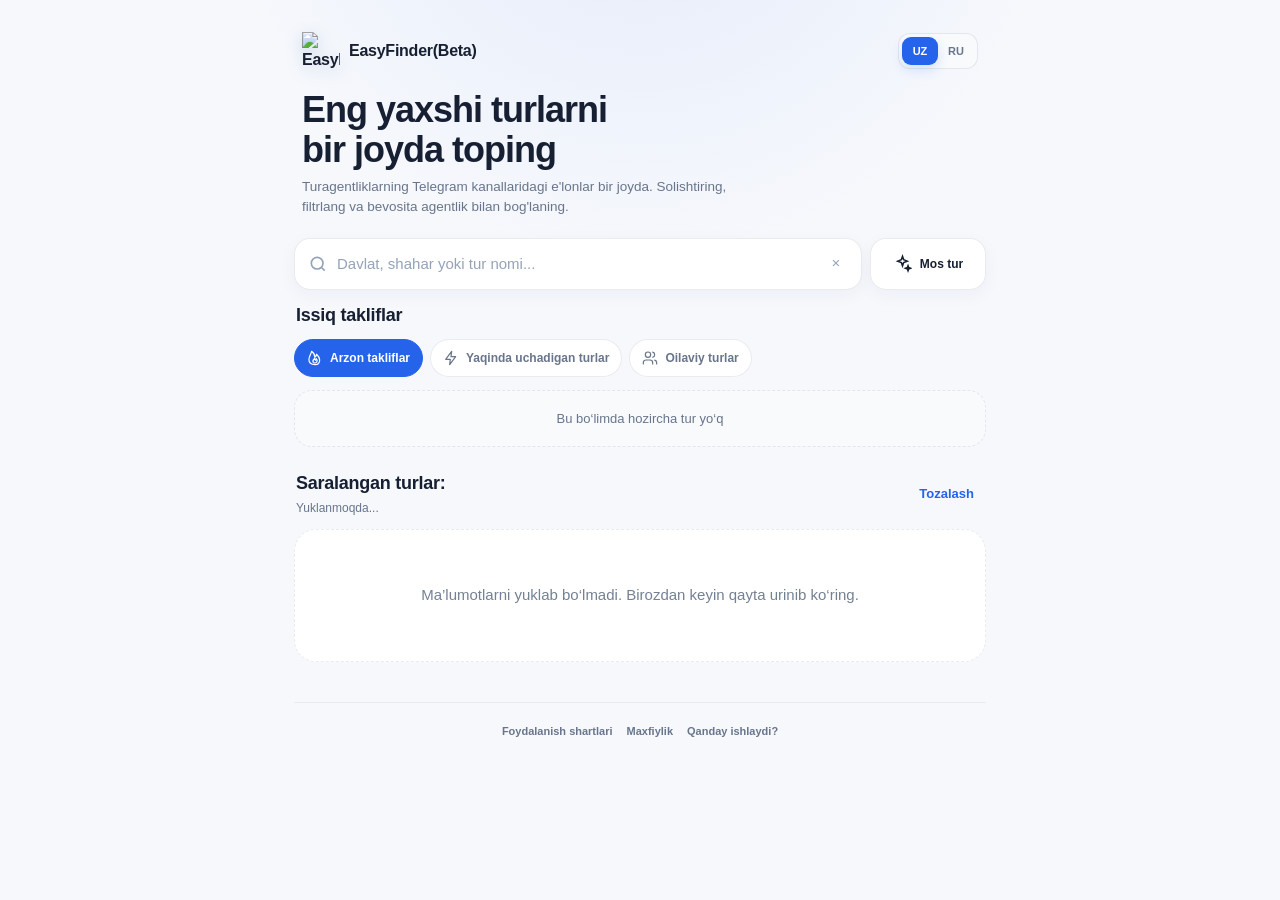
==== commit 4d4e6eb3: "Kartadagi bo'sh maydonlar yashiriladi Jonli ilovadan screenshot olib ko'rilganda ikkita joy tugallan" ====
--- a/frontend/index.html
+++ b/frontend/index.html
@@ -697,6 +697,9 @@
     margin:17px 0 10px; padding:13px 14px; border:1px solid var(--ui-border);
     border-radius:16px; background:var(--ui-subtle);
   }
+  /* Davomiylik e'londa yo'q — sana yolg'iz qoladi va butun enga yoyiladi.
+     Ikki ustunli setkada u chap yarmida qolib, o'ng yarmi bo'sh turardi. */
+  .card .trip-dates.trip-dates-single { grid-template-columns:1fr; }
   .card .trip-date { display:flex; align-items:center; gap:9px; min-width:0; }
   .card .trip-date-duration { justify-content:flex-end; text-align:right; }
   .card .trip-date-icon {
@@ -755,6 +758,7 @@
     .card .fact:last-child { padding-right:0; }
     .card .fact-value { font-size:11.5px; }
     .card .trip-dates { grid-template-columns:repeat(2,minmax(0,1fr)); padding:12px 11px; }
+    .card .trip-dates.trip-dates-single { grid-template-columns:1fr; }
     .card .trip-date { gap:7px; }
     .card .trip-date-icon { width:25px; height:25px; flex-basis:25px; }
     .card .trip-date-value { font-size:11.5px; }
@@ -768,6 +772,7 @@
     .card .destination-city { overflow:hidden; }
     .card .price { max-width:118px; overflow:hidden; font-size:17px; text-overflow:ellipsis; white-space:nowrap; }
     .card .trip-dates { grid-template-columns:repeat(2,minmax(0,1fr)); gap:5px; padding:12px 10px; }
+    .card .trip-dates.trip-dates-single { grid-template-columns:1fr; }
     .card .trip-date { gap:6px; }
     .card .trip-date-icon { width:22px; height:22px; flex:0 0 22px; display:grid; }
     .card .trip-date-label { font-size:8px; }
@@ -1044,7 +1049,8 @@
   const country = locationName(t.country);
   // Ko'p shaharli yo'nalishni bitta uzun satr sifatida emas, alohida qismlarga
   // ajratib chiqaramiz — shunda u kesilmasdan chiroyli o'raladi.
-  const cityHtml = '<span class="city-track">' + locationParts(t.city)
+  const cityParts = locationParts(t.city);
+  const cityHtml = '<span class="city-track">' + cityParts
     .map(function(part) { return '<b>' + escapeHtml(part) + '</b>'; })
     .join('<i aria-hidden="true">·</i>') + '</span>';
   // Davomiylik faqat kunda. Aniqlanmagan bo'lsa bo'sh qoladi.
@@ -1062,8 +1068,18 @@
     '<span class="days-badge">' + escapeHtml(daysUntil(t.departure_date)) + '</span></div>';
   return '<article class="card" data-tour-id="' + t.id + '">' + head +
     '<div class="card-body">' +
-    '<div class="card-top"><div class="destination"><div class="destination-country">' + escapeHtml(country) + '</div><div class="destination-city">' + cardIcon("pin", "destination-icon") + '<span class="city-parts">' + cityHtml + '</span></div></div><div class="price">' + escapeHtml(money(t.price_amount,t.price_currency)) + '</div></div>' +
-    '<div class="trip-dates"><div class="trip-date"><span class="trip-date-icon">' + cardIcon("takeoff") + '</span><div><div class="trip-date-label">' + tr("departureFact") + '</div><div class="trip-date-value">' + escapeHtml(formatDate(t.departure_date)) + '</div></div></div><div class="trip-date trip-date-duration"><div><div class="trip-date-label">' + tr("duration") + '</div><div class="trip-date-value">' + escapeHtml(duration) + '</div></div></div></div>' +
+    '<div class="card-top"><div class="destination">' +
+      (cityParts.length
+        ? '<div class="destination-country">' + escapeHtml(country) + '</div><div class="destination-city">' + cardIcon("pin", "destination-icon") + '<span class="city-parts">' + cityHtml + '</span></div>'
+        // Shahar aniqlanmagan (e'londa yozilmagan) — davlatni bo'sh joylashuv
+        // qatori ostida emas, asosiy sarlavha qilib ko'rsatamiz.
+        : '<div class="destination-city">' + cardIcon("pin", "destination-icon") + '<span class="city-parts"><span class="city-track"><b>' + escapeHtml(country) + '</b></span></span></div>'
+      ) + '</div><div class="price">' + escapeHtml(money(t.price_amount,t.price_currency)) + '</div></div>' +
+    '<div class="trip-dates' + (duration ? '' : ' trip-dates-single') + '"><div class="trip-date"><span class="trip-date-icon">' + cardIcon("takeoff") + '</span><div><div class="trip-date-label">' + tr("departureFact") + '</div><div class="trip-date-value">' + escapeHtml(formatDate(t.departure_date)) + '</div></div></div>' +
+    // Davomiylik e'londa ko'rsatilmagan bo'lsa, bo'sh yorliq qoldirmaymiz —
+    // u kartani tugallanmagandek ko'rsatadi. Sana katakchasi enga yoyiladi.
+    (duration ? '<div class="trip-date trip-date-duration"><div><div class="trip-date-label">' + tr("duration") + '</div><div class="trip-date-value">' + escapeHtml(duration) + '</div></div></div>' : '') +
+    '</div>' +
     '<div class="engagement">' +
       '<button class="engage-btn view-count" type="button" aria-label="' + tr("views") + '"><svg viewBox="0 0 24 24"><path d="M2 12s3.5-7 10-7 10 7 10 7-3.5 7-10 7S2 12 2 12Z"/><circle cx="12" cy="12" r="3"/></svg><span>' + stats.views + '</span></button>' +
       '<button class="engage-btn like-btn ' + (stats.liked ? 'liked' : '') + '" type="button" aria-label="' + tr("like") + '"><svg class="heart" viewBox="0 0 24 24"><path d="M20.8 4.6a5.5 5.5 0 0 0-7.8 0L12 5.7l-1.1-1.1a5.5 5.5 0 0 0-7.8 7.8l1.1 1.1L12 21l7.7-7.5 1.1-1.1a5.5 5.5 0 0 0 0-7.8Z"/></svg><span>' + stats.likes + '</span></button>' +
